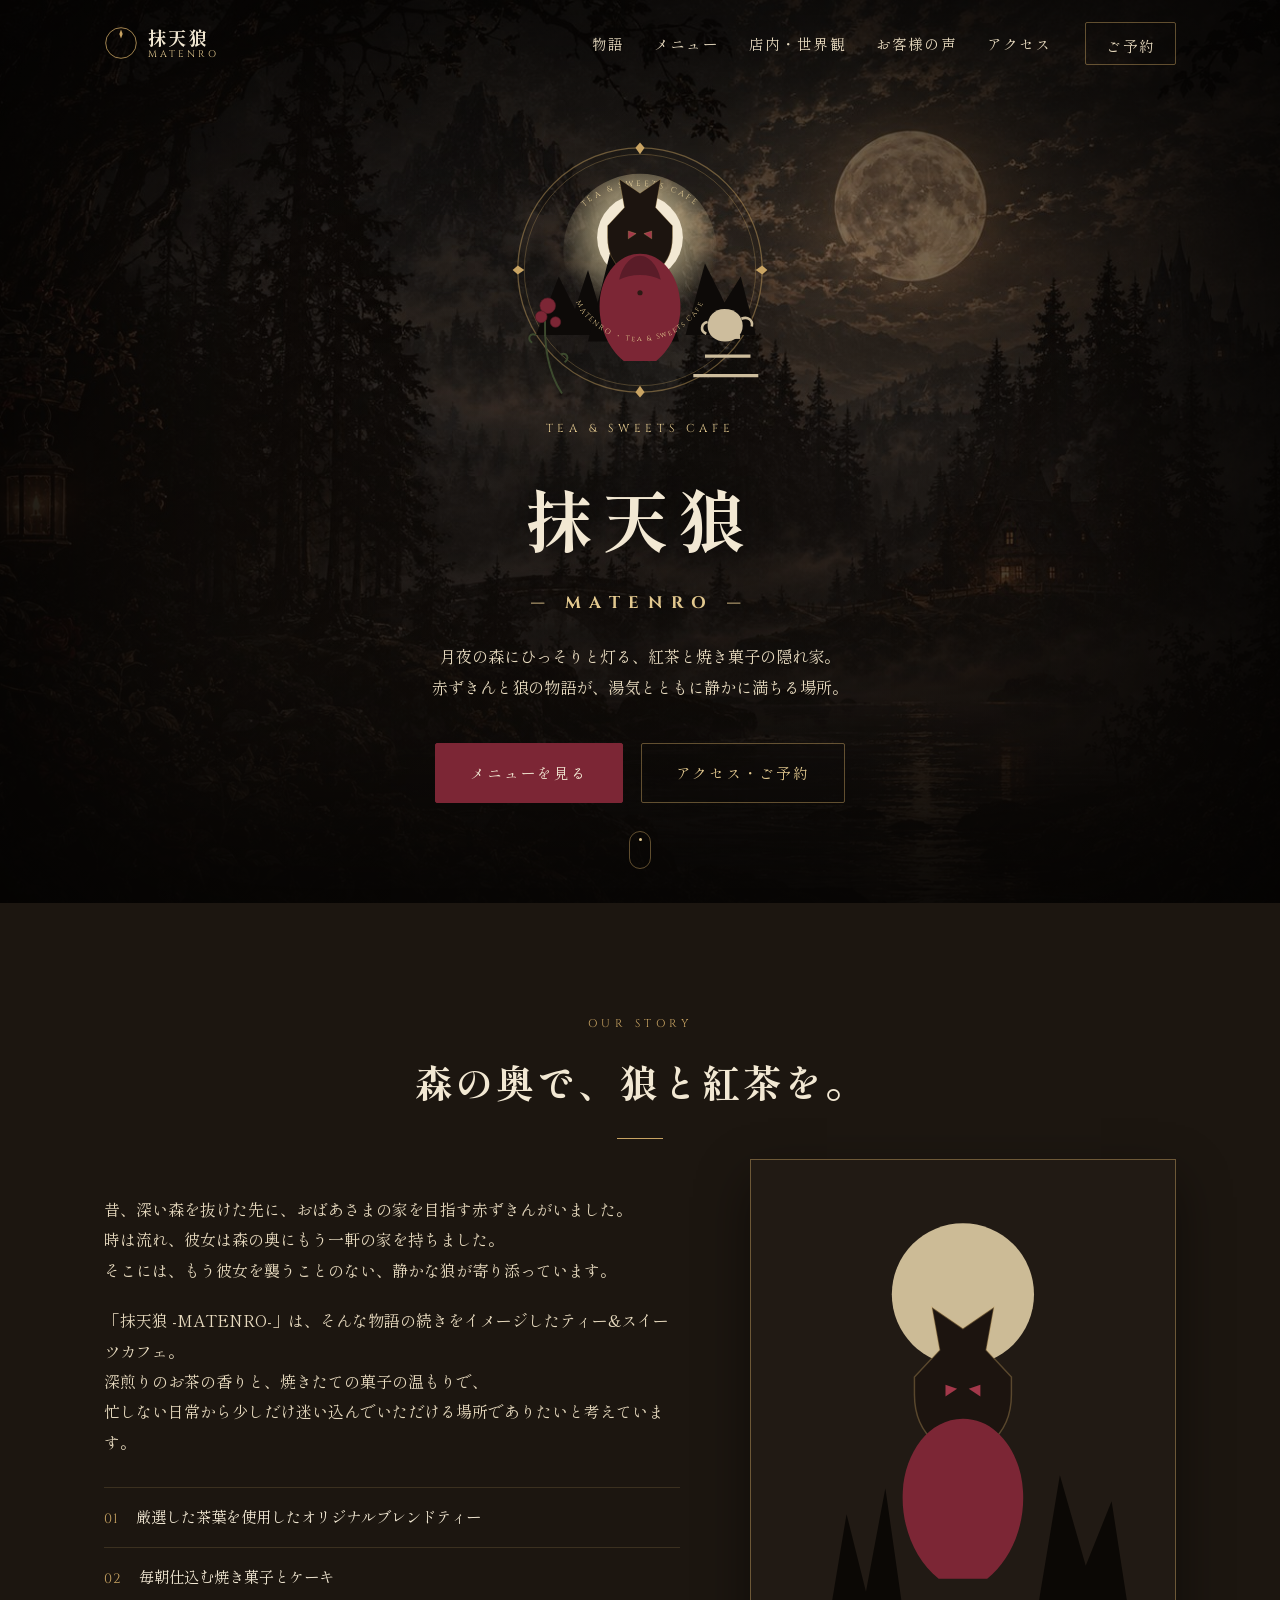
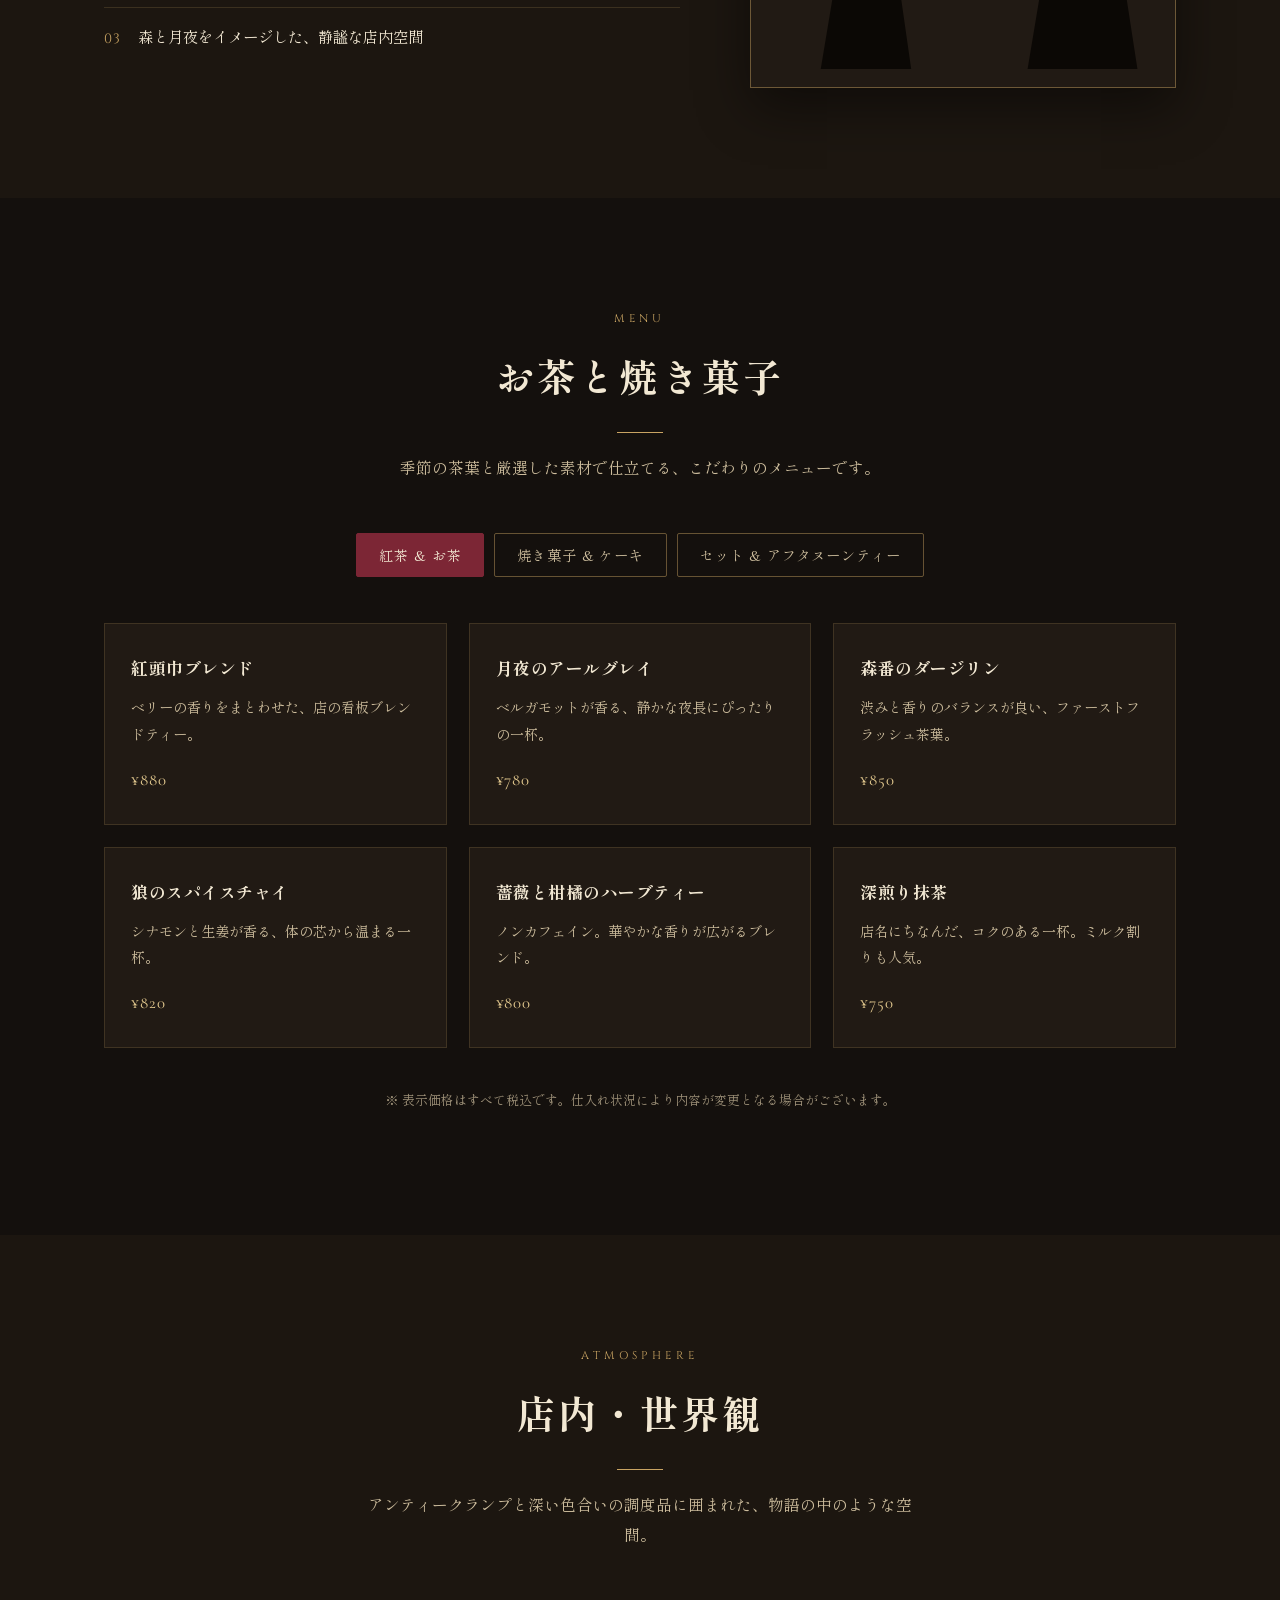
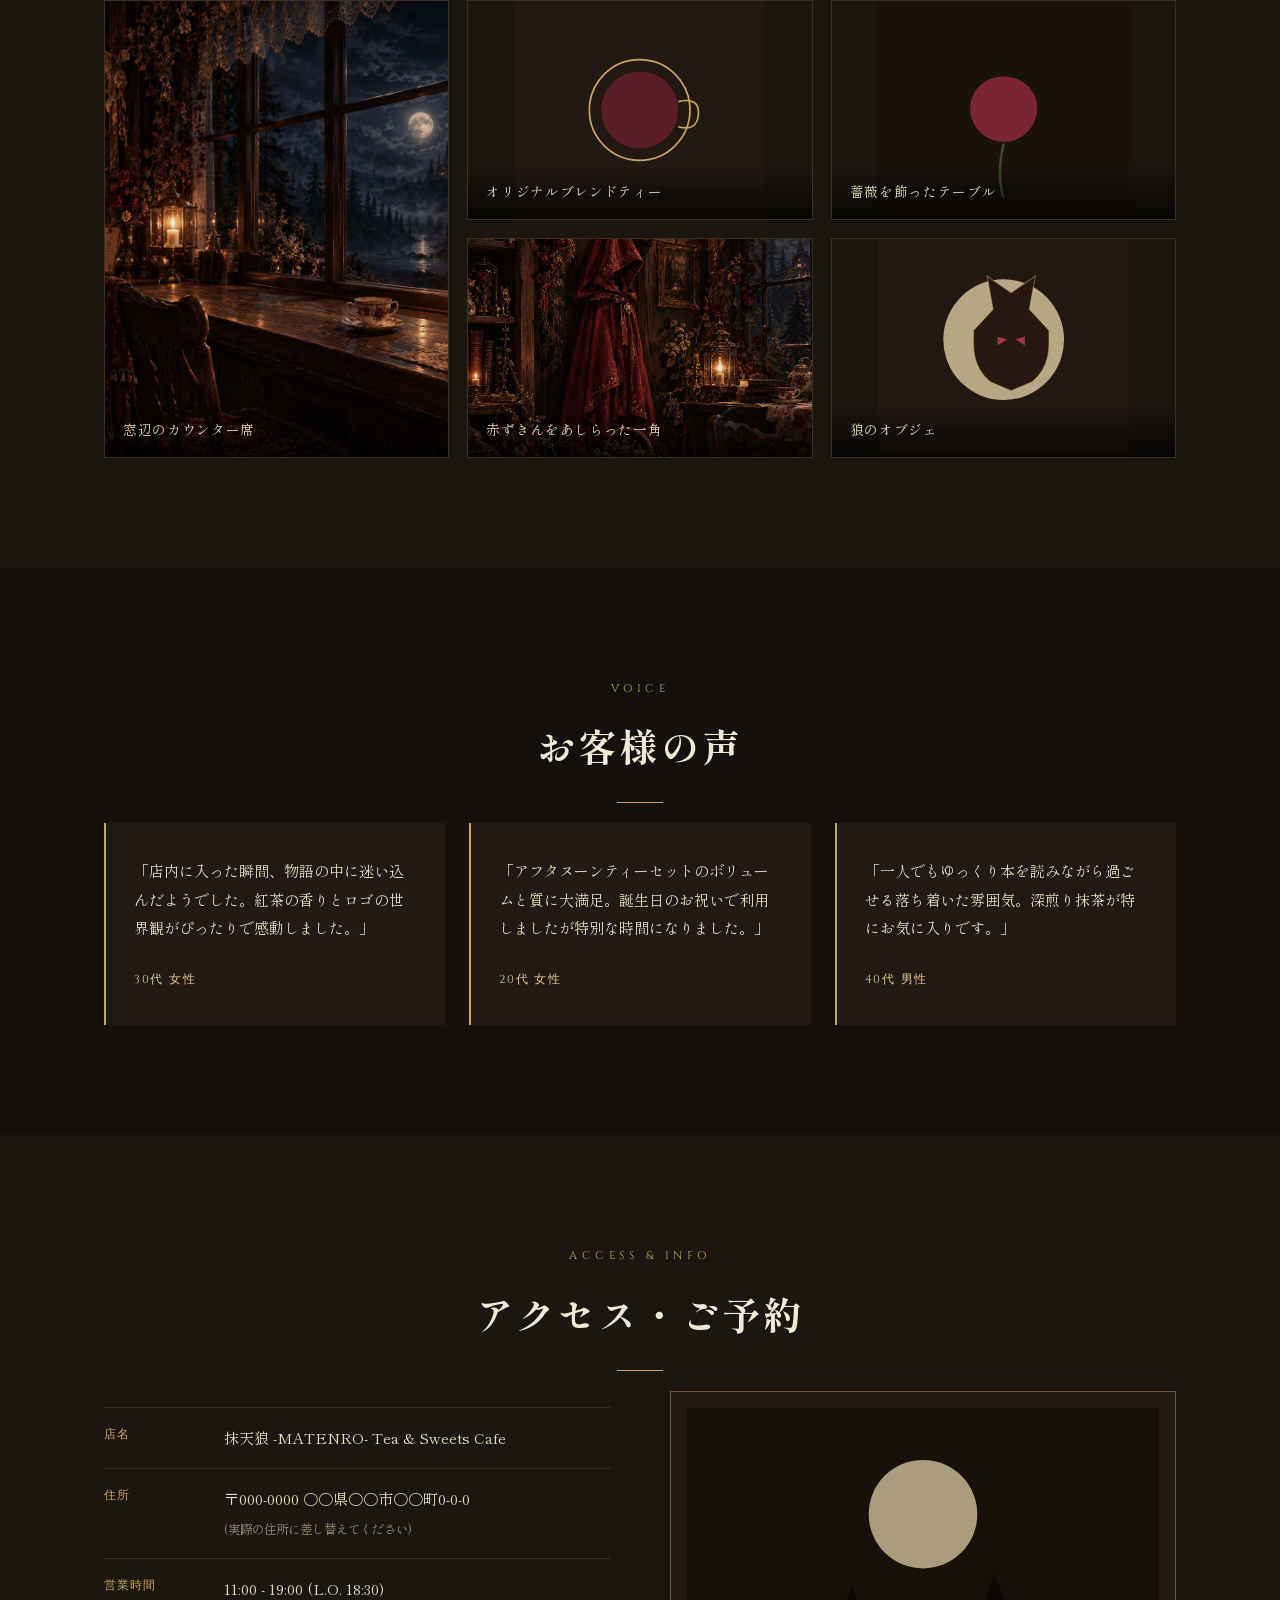
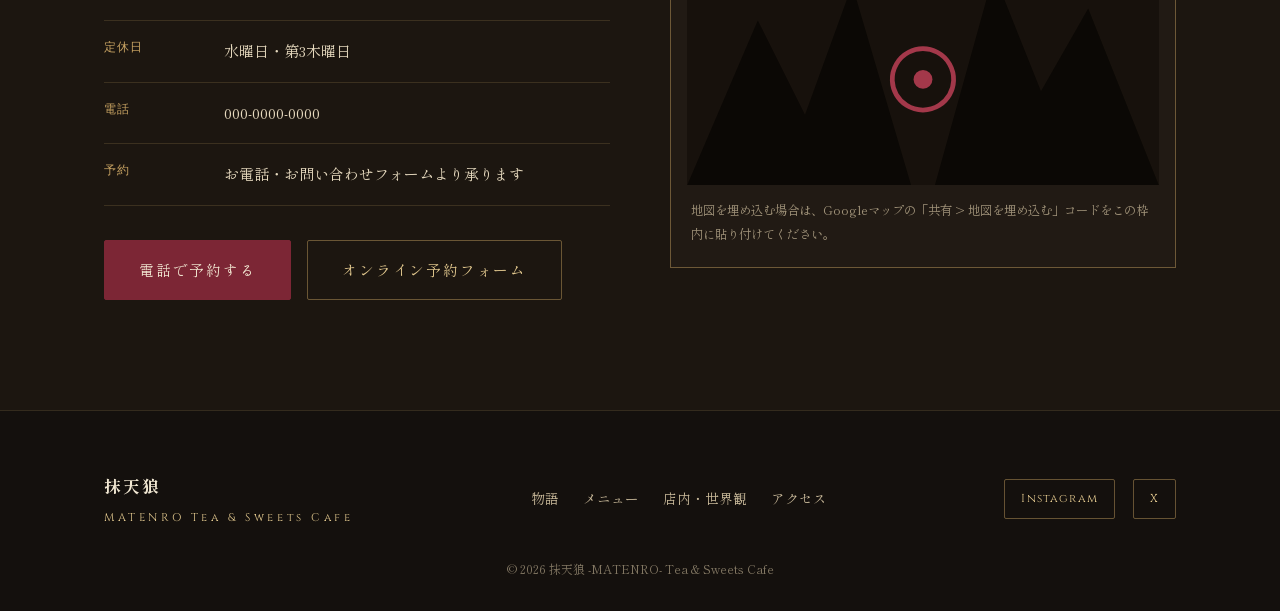
==== index.html @ 0796cdf2 "Replace window-seat gallery card with generated photo Co-Authored-By: Claude Sonnet 5 <noreply@anthr" ====
<!DOCTYPE html>
<html lang="ja">
<head>
<meta charset="UTF-8">
<meta name="viewport" content="width=device-width, initial-scale=1.0">
<title>抹天狼 MATENRO | Tea &amp; Sweets Cafe</title>
<meta name="description" content="森の奥にひっそりと佇む紅茶と焼き菓子の店「抹天狼 -MATENRO-」。赤ずきんと狼の物語をモチーフにした、大人のための隠れ家ティーサロンです。">
<link rel="icon" href="data:,">
<link rel="preconnect" href="https://fonts.googleapis.com">
<link rel="preconnect" href="https://fonts.gstatic.com" crossorigin>
<link href="https://fonts.googleapis.com/css2?family=Cinzel:wght@500;600&family=Cormorant+Garamond:ital,wght@0,400;0,500;0,600;1,500&family=Shippori+Mincho:wght@500;700&display=swap" rel="stylesheet">
<link rel="stylesheet" href="css/style.css">
</head>
<body>

<!-- ローディング演出 -->
<div class="loader" id="loader" aria-hidden="true">
  <div class="loader-emblem">
    <svg viewBox="0 0 100 100" class="loader-ring">
      <circle cx="50" cy="50" r="42"></circle>
    </svg>
    <span>抹天狼</span>
  </div>
</div>

<!-- ヘッダー -->
<header class="site-header" id="siteHeader">
  <div class="header-inner">
    <a href="#top" class="brand">
      <span class="brand-mark" aria-hidden="true">
        <img src="assets/logo.png" alt="" class="brand-mark-photo"
             onload="this.nextElementSibling.style.display='none';"
             onerror="this.remove();">
        <svg viewBox="0 0 60 60" width="34" height="34" class="brand-mark-svg">
          <circle cx="30" cy="30" r="27" fill="none" stroke="currentColor" stroke-width="1.4"/>
          <path d="M30 6 L33 14 L30 22 L27 14 Z" fill="currentColor"/>
        </svg>
      </span>
      <span class="brand-text">
        <span class="brand-jp">抹天狼</span>
        <span class="brand-en">MATENRO</span>
      </span>
    </a>

    <nav class="main-nav" id="mainNav">
      <ul>
        <li><a href="#story">物語</a></li>
        <li><a href="#menu">メニュー</a></li>
        <li><a href="#gallery">店内・世界観</a></li>
        <li><a href="#voice">お客様の声</a></li>
        <li><a href="#access">アクセス</a></li>
      </ul>
      <a href="#access" class="nav-cta">ご予約</a>
    </nav>

    <button class="nav-toggle" id="navToggle" aria-label="メニューを開く" aria-expanded="false">
      <span></span><span></span><span></span>
    </button>
  </div>
</header>

<!-- ヒーロー -->
<section class="hero" id="top">
  <div class="hero-bg" aria-hidden="true">
    <div class="hero-moon"></div>
    <div class="hero-trees"></div>
    <div class="hero-vignette"></div>
  </div>

  <div class="hero-content">
    <div class="emblem">
      <img src="assets/logo.png" alt="抹天狼 MATENRO Tea and Sweets Cafe ロゴ" class="emblem-photo"
           onerror="this.style.display='none'; this.closest('.emblem').classList.add('emblem--fallback');">
      <svg viewBox="0 0 400 400" class="emblem-svg" role="img" aria-label="抹天狼 MATENRO Tea and Sweets Cafe エンブレム">
        <defs>
          <path id="ringTop" d="M 70 200 A 130 130 0 0 1 330 200" />
          <path id="ringBottom" d="M 90 200 A 110 110 0 0 0 310 200" />
          <radialGradient id="moonGlow" cx="50%" cy="38%" r="55%">
            <stop offset="0%" stop-color="#f3e9cf" stop-opacity="0.95"/>
            <stop offset="55%" stop-color="#e4d3a4" stop-opacity="0.5"/>
            <stop offset="100%" stop-color="#e4d3a4" stop-opacity="0"/>
          </radialGradient>
        </defs>

        <!-- outer ornate frame -->
        <circle cx="200" cy="200" r="188" fill="none" stroke="currentColor" stroke-width="2"/>
        <circle cx="200" cy="200" r="178" fill="none" stroke="currentColor" stroke-width="1"/>
        <g class="emblem-diamonds">
          <path d="M200 4 L207 12 L200 22 L193 12 Z"/>
          <path d="M200 396 L207 388 L200 378 L193 388 Z"/>
          <path d="M4 200 L12 193 L22 200 L12 207 Z"/>
          <path d="M396 200 L388 193 L378 200 L388 207 Z"/>
        </g>

        <!-- ring text -->
        <text class="ring-text-top">
          <textPath href="#ringTop" startOffset="50%" text-anchor="middle">TEA &amp; SWEETS CAFE</textPath>
        </text>

        <!-- inner scene -->
        <circle cx="200" cy="170" r="118" fill="url(#moonGlow)"/>
        <circle cx="200" cy="150" r="66" class="moon"/>

        <!-- forest silhouette -->
        <g class="forest">
          <path d="M40 300 L75 210 L100 260 L120 200 L150 300 Z"/>
          <path d="M270 300 L300 190 L330 250 L355 210 L378 300 Z"/>
          <path d="M120 310 L160 150 L200 250 L225 175 L260 310 Z"/>
        </g>

        <!-- wolf silhouette (behind hood figure) -->
        <g class="wolf">
          <path d="M200 82
                   L168 60 L176 104
                   L150 132 L150 150
                   Q150 182 172 200
                   L200 212 L228 200
                   Q250 182 250 150
                   L250 132 L224 104
                   L232 60 Z"/>
          <path class="wolf-eye" d="M182 140 l12 4 -12 8 z"/>
          <path class="wolf-eye" d="M218 140 l-12 4 12 8 z"/>
          <path class="wolf-snout" d="M188 178 Q200 192 212 178 L206 196 L194 196 Z"/>
        </g>

        <!-- roses left -->
        <g class="roses">
          <path d="M55 260 C50 320 60 360 80 390" class="stem"/>
          <circle cx="58" cy="255" r="12"/>
          <circle cx="48" cy="272" r="9"/>
          <circle cx="70" cy="280" r="8"/>
          <path d="M40 300 c-10 -4 -14 6 -6 12" class="leaf"/>
          <path d="M78 330 c10 -4 14 6 6 12" class="leaf"/>
        </g>

        <!-- teapot + tiered stand, right -->
        <g class="tea-set">
          <path d="M320 300 h34 v6 h-34 z"/>
          <path d="M300 330 h70 v5 h-70 z"/>
          <path d="M282 360 h100 v5 h-100 z"/>
          <path d="M330 260 c-16 0 -26 12 -26 26 c0 14 12 24 27 24 c15 0 27 -10 27 -24 c0 -14 -10 -26 -28 -26 z"/>
          <path d="M356 275 c10 -4 18 2 16 12" class="spout"/>
          <path d="M304 280 c-10 2 -12 14 -2 18" class="handle"/>
        </g>

        <!-- red hood figure (front, center-bottom) -->
        <g class="hood-figure">
          <path d="M200 175
                   C165 175, 140 210, 138 250
                   C136 285, 150 320, 175 340
                   L225 340
                   C250 320, 264 285, 262 250
                   C260 210, 235 175, 200 175 Z"/>
          <path d="M200 178 C185 178, 172 195, 168 215 C185 205, 215 205, 232 215 C228 195, 215 178, 200 178 Z" class="hood-inner"/>
          <circle cx="200" cy="235" r="4" class="hood-face"/>
        </g>

        <!-- bottom banner -->
        <text class="ring-text-bottom">
          <textPath href="#ringBottom" startOffset="50%" text-anchor="middle">MATENRO ・ Tea &amp; Sweets Cafe</textPath>
        </text>
      </svg>
    </div>

    <p class="hero-eyebrow">TEA &amp; SWEETS CAFE</p>
    <h1 class="hero-title">
      <span class="jp">抹天狼</span>
      <span class="en">— MATENRO —</span>
    </h1>
    <p class="hero-copy">月夜の森にひっそりと灯る、紅茶と焼き菓子の隠れ家。<br class="pc-only">赤ずきんと狼の物語が、湯気とともに静かに満ちる場所。</p>

    <div class="hero-actions">
      <a href="#menu" class="btn btn-primary">メニューを見る</a>
      <a href="#access" class="btn btn-ghost">アクセス・ご予約</a>
    </div>
  </div>

  <a href="#story" class="scroll-cue" aria-label="下へスクロール">
    <span></span>
  </a>
</section>

<!-- 物語 / コンセプト -->
<section class="story" id="story">
  <div class="section-inner">
    <p class="section-eyebrow">OUR STORY</p>
    <h2 class="section-title">森の奥で、狼と紅茶を。</h2>

    <div class="story-grid">
      <div class="story-text">
        <p>
          昔、深い森を抜けた先に、おばあさまの家を目指す赤ずきんがいました。<br>
          時は流れ、彼女は森の奥にもう一軒の家を持ちました。<br>
          そこには、もう彼女を襲うことのない、静かな狼が寄り添っています。
        </p>
        <p>
          「抹天狼 -MATENRO-」は、そんな物語の続きをイメージしたティー&amp;スイーツカフェ。<br>
          深煎りのお茶の香りと、焼きたての菓子の温もりで、<br>
          忙しない日常から少しだけ迷い込んでいただける場所でありたいと考えています。
        </p>
        <ul class="story-points">
          <li><span>01</span>厳選した茶葉を使用したオリジナルブレンドティー</li>
          <li><span>02</span>毎朝仕込む焼き菓子とケーキ</li>
          <li><span>03</span>森と月夜をイメージした、静謐な店内空間</li>
        </ul>
      </div>

      <div class="story-visual" aria-hidden="true">
        <div class="story-frame">
          <svg viewBox="0 0 300 380" class="story-illust">
            <path class="silo-tree" d="M40 380 L60 260 L75 320 L90 240 L110 380 Z"/>
            <path class="silo-tree" d="M200 380 L225 230 L245 300 L265 250 L285 380 Z"/>
            <circle cx="150" cy="90" r="55" class="silo-moon"/>
            <g transform="translate(0,55) scale(0.75)">
              <path class="silo-wolf" d="M200 82
                       L168 60 L176 104
                       L150 132 L150 150
                       Q150 182 172 200
                       L200 212 L228 200
                       Q250 182 250 150
                       L250 132 L224 104
                       L232 60 Z"/>
              <path class="silo-wolf-eye" d="M182 140 l12 4 -12 8 z"/>
              <path class="silo-wolf-eye" d="M218 140 l-12 4 12 8 z"/>
              <path class="silo-hood" d="M200 175
                       C165 175, 140 210, 138 250
                       C136 285, 150 320, 175 340
                       L225 340
                       C250 320, 264 285, 262 250
                       C260 210, 235 175, 200 175 Z"/>
            </g>
          </svg>
        </div>
      </div>
    </div>
  </div>
</section>

<!-- メニュー -->
<section class="menu" id="menu">
  <div class="section-inner">
    <p class="section-eyebrow">MENU</p>
    <h2 class="section-title">お茶と焼き菓子</h2>
    <p class="section-lead">季節の茶葉と厳選した素材で仕立てる、こだわりのメニューです。</p>

    <div class="menu-tabs" role="tablist" aria-label="メニューカテゴリ">
      <button class="tab-btn is-active" data-tab="tea" role="tab" aria-selected="true">紅茶 &amp; お茶</button>
      <button class="tab-btn" data-tab="sweets" role="tab" aria-selected="false">焼き菓子 &amp; ケーキ</button>
      <button class="tab-btn" data-tab="set" role="tab" aria-selected="false">セット &amp; アフタヌーンティー</button>
    </div>

    <div class="menu-panel is-active" data-panel="tea" role="tabpanel">
      <div class="menu-grid">
        <div class="menu-card">
          <h3>紅頭巾ブレンド</h3>
          <p class="menu-desc">ベリーの香りをまとわせた、店の看板ブレンドティー。</p>
          <p class="menu-price">¥880</p>
        </div>
        <div class="menu-card">
          <h3>月夜のアールグレイ</h3>
          <p class="menu-desc">ベルガモットが香る、静かな夜長にぴったりの一杯。</p>
          <p class="menu-price">¥780</p>
        </div>
        <div class="menu-card">
          <h3>森番のダージリン</h3>
          <p class="menu-desc">渋みと香りのバランスが良い、ファーストフラッシュ茶葉。</p>
          <p class="menu-price">¥850</p>
        </div>
        <div class="menu-card">
          <h3>狼のスパイスチャイ</h3>
          <p class="menu-desc">シナモンと生姜が香る、体の芯から温まる一杯。</p>
          <p class="menu-price">¥820</p>
        </div>
        <div class="menu-card">
          <h3>薔薇と柑橘のハーブティー</h3>
          <p class="menu-desc">ノンカフェイン。華やかな香りが広がるブレンド。</p>
          <p class="menu-price">¥800</p>
        </div>
        <div class="menu-card">
          <h3>深煎り抹茶</h3>
          <p class="menu-desc">店名にちなんだ、コクのある一杯。ミルク割りも人気。</p>
          <p class="menu-price">¥750</p>
        </div>
      </div>
    </div>

    <div class="menu-panel" data-panel="sweets" role="tabpanel" hidden>
      <div class="menu-grid">
        <div class="menu-card">
          <h3>森のベリータルト</h3>
          <p class="menu-desc">季節のベリーをたっぷりのせた、酸味と甘みのタルト。</p>
          <p class="menu-price">¥680</p>
        </div>
        <div class="menu-card">
          <h3>満月のバスクチーズケーキ</h3>
          <p class="menu-desc">濃厚でありながら軽やかな口どけの人気ケーキ。</p>
          <p class="menu-price">¥650</p>
        </div>
        <div class="menu-card">
          <h3>狼の爪あとスコーン</h3>
          <p class="menu-desc">外はさっくり、中はしっとり。自家製ジャム添え。</p>
          <p class="menu-price">¥480</p>
        </div>
        <div class="menu-card">
          <h3>赤ずきんのバスケットクッキー</h3>
          <p class="menu-desc">小さな籠に詰めた、食べ比べできる焼き菓子セット。</p>
          <p class="menu-price">¥720</p>
        </div>
        <div class="menu-card">
          <h3>抹天狼モンブラン</h3>
          <p class="menu-desc">栗と抹茶を合わせた、店名を冠した看板スイーツ。</p>
          <p class="menu-price">¥780</p>
        </div>
        <div class="menu-card">
          <h3>薔薇のガトーショコラ</h3>
          <p class="menu-desc">ローズの香りを効かせた、大人向けの濃厚チョコレートケーキ。</p>
          <p class="menu-price">¥700</p>
        </div>
      </div>
    </div>

    <div class="menu-panel" data-panel="set" role="tabpanel" hidden>
      <div class="menu-grid">
        <div class="menu-card menu-card--wide">
          <h3>Matenro アフタヌーンティーセット</h3>
          <p class="menu-desc">3段スタンドで楽しむ、焼き菓子・軽食・スイーツの盛り合わせ。お好きな紅茶付き。(2名様より・要予約)</p>
          <p class="menu-price">¥3,800 / 1名</p>
        </div>
        <div class="menu-card">
          <h3>本日のケーキセット</h3>
          <p class="menu-desc">日替わりケーキとお好きな紅茶のセット。</p>
          <p class="menu-price">¥1,280</p>
        </div>
        <div class="menu-card">
          <h3>スコーンセット</h3>
          <p class="menu-desc">焼きたてスコーンとお好きな紅茶のセット。</p>
          <p class="menu-price">¥1,080</p>
        </div>
        <div class="menu-card">
          <h3>森の朝食プレート</h3>
          <p class="menu-desc">軽食とサラダ、ドリンクが付くモーニング限定メニュー。</p>
          <p class="menu-price">¥1,450</p>
        </div>
      </div>
    </div>

    <p class="menu-note">※ 表示価格はすべて税込です。仕入れ状況により内容が変更となる場合がございます。</p>
  </div>
</section>

<!-- 店内・世界観 (ギャラリー) -->
<section class="gallery" id="gallery">
  <div class="section-inner">
    <p class="section-eyebrow">ATMOSPHERE</p>
    <h2 class="section-title">店内・世界観</h2>
    <p class="section-lead">アンティークランプと深い色合いの調度品に囲まれた、物語の中のような空間。</p>

    <div class="gallery-grid">
      <div class="gallery-card gallery-card--tall">
        <img src="assets/gallery-window-seat.jpg" alt="満月の森を望む窓辺のカウンター席。ランプとティーカップが並ぶ" class="gallery-photo" loading="lazy">
        <div class="gallery-caption">窓辺のカウンター席</div>
      </div>
      <div class="gallery-card">
        <svg viewBox="0 0 300 260" aria-hidden="true">
          <rect width="300" height="260" class="g-bg g-bg--alt"/>
          <circle cx="150" cy="130" r="60" class="g-cup-outer"/>
          <circle cx="150" cy="130" r="46" class="g-cup-inner"/>
          <path d="M196 120 q26 -6 24 16 q-2 20 -24 14" class="g-handle"/>
        </svg>
        <div class="gallery-caption">オリジナルブレンドティー</div>
      </div>
      <div class="gallery-card">
        <svg viewBox="0 0 300 260" aria-hidden="true">
          <rect width="300" height="260" class="g-bg"/>
          <path class="g-rose-big" d="M150 90 c-24 0 -40 18 -40 38 c0 22 18 40 40 40 c22 0 40 -18 40 -40 c0 -20 -16 -38 -40 -38 Z"/>
          <path d="M150 170 C140 210 150 235 150 235" class="g-stem"/>
        </svg>
        <div class="gallery-caption">薔薇を飾ったテーブル</div>
      </div>
      <div class="gallery-card">
        <img src="assets/gallery-hood-corner.jpg" alt="赤いフードのマントを飾った、薔薇と灯りに囲まれたアンティークな一角" class="gallery-photo" loading="lazy">
        <div class="gallery-caption">赤ずきんをあしらった一角</div>
      </div>
      <div class="gallery-card">
        <svg viewBox="0 0 300 260" aria-hidden="true">
          <rect width="300" height="260" class="g-bg g-bg--alt"/>
          <circle cx="150" cy="120" r="72" class="g-moon" opacity="0.35"/>
          <g transform="translate(24,10) scale(0.9)">
            <path class="g-wolf" d="M150 60
                     L118 38 L126 82
                     L100 110 L100 128
                     Q100 160 122 178
                     L150 190 L178 178
                     Q200 160 200 128
                     L200 110 L174 82
                     L182 38 Z"/>
            <path class="g-wolf-eye" d="M132 118 l12 4 -12 8 z"/>
            <path class="g-wolf-eye" d="M168 118 l-12 4 12 8 z"/>
          </g>
        </svg>
        <div class="gallery-caption">狼のオブジェ</div>
      </div>
    </div>
  </div>
</section>

<!-- お客様の声 -->
<section class="voice" id="voice">
  <div class="section-inner">
    <p class="section-eyebrow">VOICE</p>
    <h2 class="section-title">お客様の声</h2>

    <div class="voice-grid">
      <blockquote class="voice-card">
        <p>「店内に入った瞬間、物語の中に迷い込んだようでした。紅茶の香りとロゴの世界観がぴったりで感動しました。」</p>
        <cite>30代 女性</cite>
      </blockquote>
      <blockquote class="voice-card">
        <p>「アフタヌーンティーセットのボリュームと質に大満足。誕生日のお祝いで利用しましたが特別な時間になりました。」</p>
        <cite>20代 女性</cite>
      </blockquote>
      <blockquote class="voice-card">
        <p>「一人でもゆっくり本を読みながら過ごせる落ち着いた雰囲気。深煎り抹茶が特にお気に入りです。」</p>
        <cite>40代 男性</cite>
      </blockquote>
    </div>
  </div>
</section>

<!-- アクセス -->
<section class="access" id="access">
  <div class="section-inner">
    <p class="section-eyebrow">ACCESS &amp; INFO</p>
    <h2 class="section-title">アクセス・ご予約</h2>

    <div class="access-grid">
      <div class="access-info">
        <dl>
          <div class="access-row">
            <dt>店名</dt>
            <dd>抹天狼 -MATENRO- Tea &amp; Sweets Cafe</dd>
          </div>
          <div class="access-row">
            <dt>住所</dt>
            <dd>〒000-0000 ○○県○○市○○町0-0-0<br><span class="note">(実際の住所に差し替えてください)</span></dd>
          </div>
          <div class="access-row">
            <dt>営業時間</dt>
            <dd>11:00 - 19:00 (L.O. 18:30)</dd>
          </div>
          <div class="access-row">
            <dt>定休日</dt>
            <dd>水曜日・第3木曜日</dd>
          </div>
          <div class="access-row">
            <dt>電話</dt>
            <dd>000-0000-0000</dd>
          </div>
          <div class="access-row">
            <dt>予約</dt>
            <dd>お電話・お問い合わせフォームより承ります</dd>
          </div>
        </dl>

        <div class="access-actions">
          <a href="tel:0000000000" class="btn btn-primary">電話で予約する</a>
          <a href="#" class="btn btn-ghost">オンライン予約フォーム</a>
        </div>
      </div>

      <div class="access-map" aria-hidden="true">
        <svg viewBox="0 0 400 320" class="map-illust">
          <rect width="400" height="320" class="map-bg"/>
          <path d="M0 320 L60 180 L100 260 L140 150 L190 320 Z" class="map-tree"/>
          <path d="M210 320 L260 140 L300 240 L340 170 L400 320 Z" class="map-tree"/>
          <circle cx="200" cy="90" r="46" class="map-moon"/>
          <circle cx="200" cy="230" r="8" class="map-pin-dot"/>
          <path d="M200 230 m0 -26 a26 26 0 1 1 -0.1 0 Z" class="map-pin" />
        </svg>
        <p class="map-note">地図を埋め込む場合は、Googleマップの「共有 &gt; 地図を埋め込む」コードをこの枠内に貼り付けてください。</p>
      </div>
    </div>
  </div>
</section>

<!-- フッター -->
<footer class="site-footer">
  <div class="section-inner footer-inner">
    <div class="footer-brand">
      <span class="brand-jp">抹天狼</span>
      <span class="brand-en">MATENRO Tea &amp; Sweets Cafe</span>
    </div>

    <nav class="footer-nav">
      <a href="#story">物語</a>
      <a href="#menu">メニュー</a>
      <a href="#gallery">店内・世界観</a>
      <a href="#access">アクセス</a>
    </nav>

    <div class="footer-sns">
      <a href="#" aria-label="Instagram">Instagram</a>
      <a href="#" aria-label="X">X</a>
    </div>
  </div>
  <p class="footer-copy">&copy; <span id="year"></span> 抹天狼 -MATENRO- Tea &amp; Sweets Cafe</p>
</footer>

<script src="js/main.js"></script>
</body>
</html>
---- css/style.css ----
/* =========================================================
   抹天狼 -MATENRO- Tea & Sweets Cafe
   ロゴ(赤ずきん×狼×月夜の森×薔薇×ティーセット)の世界観をベースにした
   ダーク&エレガントな配色のカフェサイト
   ========================================================= */

:root{
  --bg-deep:      #14100d;
  --bg-deep-2:    #1c1610;
  --bg-panel:     #211a14;
  --cream:        #f2e8d3;
  --cream-soft:   #e7dabf;
  --cream-dim:    #cdbd9d;
  --wine:         #7c2635;
  --wine-deep:    #5a1c28;
  --wine-bright:  #a3384a;
  --gold:         #c9a463;
  --gold-soft:    #e3c98f;
  --gold-line:    rgba(201,164,99,0.45);
  --ink:          #120d0a;
  --shadow:       0 20px 50px rgba(0,0,0,0.45);

  --font-jp: "Shippori Mincho", serif;
  --font-en: "Cormorant Garamond", serif;
  --font-caps: "Cinzel", serif;

  --container: 1120px;
}

*, *::before, *::after{ box-sizing: border-box; }

html{
  scroll-behavior: smooth;
}

body{
  margin: 0;
  background: var(--bg-deep);
  color: var(--cream);
  font-family: var(--font-jp);
  line-height: 1.9;
  -webkit-font-smoothing: antialiased;
  overflow-x: hidden;
}

img, svg{ display: block; max-width: 100%; }

a{ color: inherit; text-decoration: none; }

ul{ list-style: none; margin: 0; padding: 0; }

.pc-only{ display: inline; }
@media (max-width: 640px){
  .pc-only{ display: none; }
}

.section-inner{
  max-width: var(--container);
  margin: 0 auto;
  padding: 0 24px;
}

/* ---------- Loader ---------- */
.loader{
  position: fixed;
  inset: 0;
  background: var(--bg-deep);
  z-index: 9999;
  display: flex;
  align-items: center;
  justify-content: center;
  transition: opacity 0.8s ease, visibility 0.8s ease;
}
.loader.is-hidden{
  opacity: 0;
  visibility: hidden;
  pointer-events: none;
}
.loader-emblem{
  position: relative;
  width: 120px;
  height: 120px;
  display: flex;
  align-items: center;
  justify-content: center;
}
.loader-ring{
  position: absolute;
  inset: 0;
  animation: spin 3.5s linear infinite;
}
.loader-ring circle{
  fill: none;
  stroke: var(--gold);
  stroke-width: 1;
  stroke-dasharray: 6 10;
}
.loader-emblem span{
  font-family: var(--font-jp);
  color: var(--gold-soft);
  font-size: 1.1rem;
  letter-spacing: 0.3em;
}
@keyframes spin{
  from{ transform: rotate(0deg); }
  to{ transform: rotate(360deg); }
}

/* ---------- Header ---------- */
.site-header{
  position: fixed;
  top: 0; left: 0; right: 0;
  z-index: 500;
  padding: 22px 0;
  transition: padding 0.35s ease, background 0.35s ease, box-shadow 0.35s ease;
}
.site-header.is-scrolled{
  padding: 12px 0;
  background: rgba(18,13,10,0.92);
  backdrop-filter: blur(8px);
  box-shadow: 0 10px 30px rgba(0,0,0,0.35);
  border-bottom: 1px solid var(--gold-line);
}
.header-inner{
  max-width: var(--container);
  margin: 0 auto;
  padding: 0 24px;
  display: flex;
  align-items: center;
  justify-content: space-between;
  gap: 20px;
}

.brand{
  display: flex;
  align-items: center;
  gap: 10px;
  color: var(--cream);
}
.brand-mark{ color: var(--gold); display: flex; position: relative; width: 34px; height: 34px; }
.brand-mark-photo{
  width: 34px;
  height: 34px;
  object-fit: contain;
  border-radius: 50%;
}
.brand-text{ display: flex; flex-direction: column; line-height: 1.15; }
.brand-jp{
  font-family: var(--font-jp);
  font-weight: 700;
  font-size: 1.15rem;
  letter-spacing: 0.12em;
  color: var(--cream);
}
.brand-en{
  font-family: var(--font-caps);
  font-size: 0.6rem;
  letter-spacing: 0.32em;
  color: var(--gold-soft);
}

.main-nav{
  display: flex;
  align-items: center;
  gap: 34px;
}
.main-nav ul{
  display: flex;
  gap: 30px;
}
.main-nav a{
  font-family: var(--font-jp);
  font-size: 0.92rem;
  letter-spacing: 0.08em;
  color: var(--cream-soft);
  position: relative;
  padding-bottom: 4px;
  transition: color 0.25s ease;
}
.main-nav ul a::after{
  content: "";
  position: absolute;
  left: 0; bottom: 0;
  width: 0%;
  height: 1px;
  background: var(--gold);
  transition: width 0.3s ease;
}
.main-nav ul a:hover{ color: var(--gold-soft); }
.main-nav ul a:hover::after{ width: 100%; }

.nav-cta{
  border: 1px solid var(--gold-line);
  padding: 9px 20px;
  font-size: 0.82rem;
  letter-spacing: 0.12em;
  color: var(--gold-soft);
  border-radius: 2px;
  transition: background 0.3s ease, color 0.3s ease;
  white-space: nowrap;
}
.nav-cta:hover{
  background: var(--gold);
  color: var(--ink);
}

.nav-toggle{
  display: none;
  flex-direction: column;
  justify-content: center;
  gap: 6px;
  width: 40px;
  height: 40px;
  background: none;
  border: 1px solid var(--gold-line);
  border-radius: 2px;
  cursor: pointer;
}
.nav-toggle span{
  display: block;
  height: 1px;
  margin: 0 9px;
  background: var(--gold-soft);
  transition: transform 0.3s ease, opacity 0.3s ease;
}
.nav-toggle[aria-expanded="true"] span:nth-child(1){ transform: translateY(3.5px) rotate(45deg); }
.nav-toggle[aria-expanded="true"] span:nth-child(2){ opacity: 0; }
.nav-toggle[aria-expanded="true"] span:nth-child(3){ transform: translateY(-3.5px) rotate(-45deg); }

/* ---------- Hero ---------- */
.hero{
  position: relative;
  min-height: 100vh;
  display: flex;
  flex-direction: column;
  align-items: center;
  justify-content: center;
  text-align: center;
  padding: 140px 24px 100px;
  overflow: hidden;
}
.hero-bg{
  position: absolute;
  inset: 0;
  z-index: 0;
  background-color: #120d0a;
  background-image:
    radial-gradient(ellipse at 50% 22%, rgba(20,14,10,0.1), rgba(15,11,8,0.6) 72%),
    linear-gradient(180deg, rgba(15,11,8,0.3) 0%, rgba(15,11,8,0.35) 45%, rgba(15,11,8,0.85) 100%),
    url("../assets/hero-bg.jpg");
  background-size: cover;
  background-position: center 30%;
  background-repeat: no-repeat;
}
/* 背景写真(assets/hero-bg.jpg)に月と森がすでに描かれているため、
   CSSだけで作っていた月・森のレイヤーは非表示にする */
.hero-moon,
.hero-trees{
  display: none;
}
.hero-vignette{
  position: absolute;
  inset: 0;
  box-shadow: inset 0 0 220px 80px rgba(0,0,0,0.7);
}

.hero-content{
  position: relative;
  z-index: 2;
  display: flex;
  flex-direction: column;
  align-items: center;
}

.emblem{
  position: relative;
  width: 260px;
  margin-bottom: 18px;
  color: var(--gold);
}
.emblem-photo{
  position: absolute;
  inset: 0;
  z-index: 2;
  width: 100%;
  height: 100%;
  object-fit: contain;
  filter: drop-shadow(0 10px 30px rgba(0,0,0,0.5));
}
.emblem-svg{ position: relative; z-index: 1; width: 100%; height: auto; }
.emblem-svg circle:not(.moon){ color: var(--gold-line); }
.emblem-diamonds path{ fill: var(--gold); }
.ring-text-top, .ring-text-bottom{
  font-family: var(--font-caps);
  font-size: 12px;
  letter-spacing: 4px;
  fill: var(--gold-soft);
}
.ring-text-bottom{ font-size: 11px; letter-spacing: 2.5px; }
.moon{ fill: #f2e8d3; }
.forest path{ fill: #0d0a08; }
.wolf path{ fill: #1c140f; stroke: rgba(201,164,99,0.4); stroke-width: 1.2; }
.wolf .wolf-eye{ fill: var(--wine-bright); }
.wolf .wolf-snout{ fill: #0d0906; }
.roses .stem, .roses .leaf{ fill: none; stroke: #3c4a2e; stroke-width: 3; }
.roses circle{ fill: var(--wine); stroke: var(--wine-deep); stroke-width: 1; }
.tea-set path{ fill: var(--cream-dim); }
.tea-set .spout, .tea-set .handle{ fill: none; stroke: var(--cream-dim); stroke-width: 4; }
.hood-figure path:not(.hood-inner):not(.hood-face){ fill: var(--wine); }
.hood-inner{ fill: var(--wine-deep); }
.hood-face{ fill: #2b1a14; }

.hero-eyebrow{
  font-family: var(--font-caps);
  font-size: 0.72rem;
  letter-spacing: 0.4em;
  color: var(--gold-soft);
  margin: 0 0 14px;
}
.hero-title{
  margin: 0 0 22px;
  display: flex;
  flex-direction: column;
  gap: 6px;
}
.hero-title .jp{
  font-family: var(--font-jp);
  font-weight: 700;
  font-size: clamp(2.6rem, 6vw, 4.2rem);
  letter-spacing: 0.14em;
  color: var(--cream);
  text-shadow: 0 4px 30px rgba(0,0,0,0.6);
}
.hero-title .en{
  font-family: var(--font-caps);
  font-size: clamp(0.85rem, 2vw, 1.05rem);
  letter-spacing: 0.5em;
  color: var(--gold-soft);
}
.hero-copy{
  max-width: 560px;
  color: var(--cream-soft);
  font-size: 1.02rem;
  margin: 0 0 40px;
}

.hero-actions{
  display: flex;
  gap: 18px;
  flex-wrap: wrap;
  justify-content: center;
}

.btn{
  display: inline-flex;
  align-items: center;
  justify-content: center;
  padding: 15px 34px;
  font-family: var(--font-jp);
  font-size: 0.92rem;
  letter-spacing: 0.12em;
  border-radius: 2px;
  transition: all 0.3s ease;
  border: 1px solid transparent;
}
.btn-primary{
  background: var(--wine);
  color: var(--cream);
  border-color: var(--wine);
}
.btn-primary:hover{
  background: var(--wine-bright);
  border-color: var(--wine-bright);
  transform: translateY(-2px);
  box-shadow: 0 14px 28px rgba(122,38,53,0.35);
}
.btn-ghost{
  border-color: var(--gold-line);
  color: var(--gold-soft);
}
.btn-ghost:hover{
  background: rgba(201,164,99,0.1);
  transform: translateY(-2px);
}

.scroll-cue{
  position: absolute;
  bottom: 34px;
  left: 50%;
  transform: translateX(-50%);
  z-index: 2;
  width: 22px;
  height: 38px;
  border: 1px solid var(--gold-line);
  border-radius: 20px;
}
.scroll-cue span{
  position: absolute;
  top: 6px; left: 50%;
  width: 3px; height: 3px;
  margin-left: -1.5px;
  background: var(--gold-soft);
  border-radius: 50%;
  animation: scrollcue 1.8s ease infinite;
}
@keyframes scrollcue{
  0%{ opacity: 1; transform: translateY(0); }
  70%{ opacity: 0; transform: translateY(14px); }
  100%{ opacity: 0; }
}

/* ---------- Section common ---------- */
section{
  position: relative;
  padding: 110px 0;
}
.section-eyebrow{
  font-family: var(--font-caps);
  font-size: 0.7rem;
  letter-spacing: 0.4em;
  color: var(--gold);
  margin: 0 0 10px;
  text-align: center;
}
.section-title{
  font-family: var(--font-jp);
  font-weight: 700;
  font-size: clamp(1.7rem, 3.4vw, 2.4rem);
  letter-spacing: 0.08em;
  color: var(--cream);
  text-align: center;
  margin: 0 0 20px;
  position: relative;
}
.section-title::after{
  content: "";
  display: block;
  width: 46px;
  height: 1px;
  background: var(--gold);
  margin: 20px auto 0;
}
.section-lead{
  text-align: center;
  max-width: 560px;
  margin: 0 auto 50px;
  color: var(--cream-dim);
  font-size: 0.98rem;
}

.reveal{
  opacity: 0;
  transform: translateY(28px);
  transition: opacity 0.9s ease, transform 0.9s ease;
}
.reveal.is-visible{
  opacity: 1;
  transform: translateY(0);
}

/* ---------- Story ---------- */
.story{ background: var(--bg-deep-2); }
.story-grid{
  display: grid;
  grid-template-columns: 1.15fr 0.85fr;
  gap: 70px;
  align-items: center;
}
.story-text p{
  color: var(--cream-soft);
  font-size: 1rem;
  margin: 0 0 20px;
}
.story-points{
  margin-top: 30px;
  display: flex;
  flex-direction: column;
  gap: 14px;
}
.story-points li{
  display: flex;
  align-items: baseline;
  gap: 16px;
  color: var(--cream);
  font-size: 0.96rem;
  border-top: 1px solid rgba(201,164,99,0.18);
  padding-top: 14px;
}
.story-points li span{
  font-family: var(--font-caps);
  color: var(--gold);
  font-size: 0.85rem;
  letter-spacing: 0.1em;
}

.story-frame{
  border: 1px solid var(--gold-line);
  padding: 18px;
  background: var(--bg-panel);
  box-shadow: var(--shadow);
}
.silo-tree{ fill: #0b0805; }
.silo-moon{ fill: #ead8ad; opacity: 0.85; }
.silo-wolf{ fill: #1c140f; stroke: rgba(201,164,99,0.35); stroke-width: 1.5; }
.silo-wolf-eye{ fill: var(--wine-bright); }
.silo-hood{ fill: var(--wine); }

/* ---------- Menu ---------- */
.menu-tabs{
  display: flex;
  justify-content: center;
  gap: 10px;
  flex-wrap: wrap;
  margin-bottom: 46px;
}
.tab-btn{
  background: none;
  border: 1px solid var(--gold-line);
  color: var(--cream-dim);
  padding: 11px 22px;
  font-family: var(--font-jp);
  font-size: 0.88rem;
  letter-spacing: 0.06em;
  border-radius: 2px;
  cursor: pointer;
  transition: all 0.3s ease;
}
.tab-btn.is-active,
.tab-btn:hover{
  background: var(--wine);
  border-color: var(--wine);
  color: var(--cream);
}

.menu-panel{ display: none; }
.menu-panel.is-active{ display: block; }

.menu-grid{
  display: grid;
  grid-template-columns: repeat(3, 1fr);
  gap: 22px;
}
.menu-card{
  background: var(--bg-panel);
  border: 1px solid rgba(201,164,99,0.18);
  padding: 28px 26px;
  transition: transform 0.3s ease, border-color 0.3s ease, box-shadow 0.3s ease;
}
.menu-card:hover{
  transform: translateY(-6px);
  border-color: var(--gold-line);
  box-shadow: var(--shadow);
}
.menu-card h3{
  font-family: var(--font-jp);
  font-size: 1.06rem;
  color: var(--cream);
  margin: 0 0 10px;
  letter-spacing: 0.03em;
}
.menu-desc{
  color: var(--cream-dim);
  font-size: 0.88rem;
  margin: 0 0 16px;
  min-height: 44px;
}
.menu-price{
  font-family: var(--font-en);
  color: var(--gold-soft);
  font-size: 1.05rem;
  letter-spacing: 0.05em;
  margin: 0;
}
.menu-card--wide{ grid-column: span 2; }

.menu-note{
  text-align: center;
  color: var(--cream-dim);
  font-size: 0.8rem;
  margin-top: 40px;
  opacity: 0.75;
}

/* ---------- Gallery ---------- */
.gallery{ background: var(--bg-deep-2); }
.gallery-grid{
  display: grid;
  grid-template-columns: repeat(3, 1fr);
  grid-auto-rows: 220px;
  gap: 18px;
}
.gallery-card{
  position: relative;
  overflow: hidden;
  border: 1px solid rgba(201,164,99,0.18);
}
.gallery-card--tall{ grid-row: span 2; }
.gallery-card svg{ width: 100%; height: 100%; }
.gallery-photo{
  width: 100%;
  height: 100%;
  object-fit: cover;
  display: block;
  filter: saturate(0.92) brightness(0.92);
}
.g-bg{ fill: #1a130d; }
.g-bg--alt{ fill: #221812; }
.g-moon{ fill: #e9d7ab; opacity: 0.75; }
.g-tree{ fill: #0b0805; }
.g-cup-outer{ fill: none; stroke: var(--gold); stroke-width: 2; }
.g-cup-inner{ fill: var(--wine-deep); }
.g-handle{ fill: none; stroke: var(--gold); stroke-width: 2; }
.g-rose-big{ fill: var(--wine); }
.g-stem{ fill: none; stroke: #3c4a2e; stroke-width: 3; }
.g-hood{ fill: var(--wine); }
.g-wolf{ fill: #2a1e16; stroke: rgba(201,164,99,0.45); stroke-width: 1.5; }
.g-wolf-eye{ fill: var(--wine-bright); }
.g-wolf{ fill: #241811; }
.gallery-caption{
  position: absolute;
  left: 0; right: 0; bottom: 0;
  padding: 14px 18px;
  background: linear-gradient(0deg, rgba(0,0,0,0.75), transparent);
  color: var(--cream-soft);
  font-size: 0.85rem;
  letter-spacing: 0.05em;
}

/* ---------- Voice ---------- */
.voice-grid{
  display: grid;
  grid-template-columns: repeat(3, 1fr);
  gap: 24px;
}
.voice-card{
  margin: 0;
  padding: 34px 28px;
  background: var(--bg-panel);
  border-left: 2px solid var(--gold);
}
.voice-card p{
  color: var(--cream-soft);
  font-size: 0.94rem;
  margin: 0 0 18px;
}
.voice-card cite{
  font-style: normal;
  font-family: var(--font-caps);
  font-size: 0.72rem;
  letter-spacing: 0.15em;
  color: var(--gold-soft);
}

/* ---------- Access ---------- */
.access{ background: var(--bg-deep-2); }
.access-grid{
  display: grid;
  grid-template-columns: 1fr 1fr;
  gap: 60px;
  align-items: start;
}
.access-row{
  display: grid;
  grid-template-columns: 100px 1fr;
  gap: 20px;
  padding: 16px 0;
  border-top: 1px solid rgba(201,164,99,0.18);
}
.access-row:last-child{ border-bottom: 1px solid rgba(201,164,99,0.18); }
.access-row dt{
  font-family: var(--font-caps);
  font-size: 0.72rem;
  letter-spacing: 0.1em;
  color: var(--gold);
}
.access-row dd{
  margin: 0;
  color: var(--cream-soft);
  font-size: 0.94rem;
}
.access-row .note{
  color: var(--cream-dim);
  font-size: 0.78rem;
  opacity: 0.7;
}
.access-actions{
  display: flex;
  gap: 16px;
  flex-wrap: wrap;
  margin-top: 34px;
}

.access-map{
  border: 1px solid var(--gold-line);
  padding: 16px;
  background: var(--bg-panel);
}
.map-illust{ width: 100%; height: auto; }
.map-bg{ fill: #17110c; }
.map-tree{ fill: #0b0805; }
.map-moon{ fill: #e9d7ab; opacity: 0.7; }
.map-pin{ fill: none; stroke: var(--wine-bright); stroke-width: 4; }
.map-pin-dot{ fill: var(--wine-bright); }
.map-note{
  margin: 14px 4px 4px;
  font-size: 0.78rem;
  color: var(--cream-dim);
  opacity: 0.75;
}

/* ---------- Footer ---------- */
.site-footer{
  padding: 60px 0 30px;
  border-top: 1px solid rgba(201,164,99,0.18);
}
.footer-inner{
  display: flex;
  flex-wrap: wrap;
  align-items: center;
  justify-content: space-between;
  gap: 20px;
  padding-bottom: 30px;
}
.footer-brand{
  display: flex;
  flex-direction: column;
  gap: 4px;
}
.footer-brand .brand-jp{ font-size: 1.05rem; }
.footer-brand .brand-en{ font-size: 0.7rem; }
.footer-nav{
  display: flex;
  gap: 24px;
  flex-wrap: wrap;
}
.footer-nav a{
  font-size: 0.85rem;
  color: var(--cream-dim);
  transition: color 0.25s ease;
}
.footer-nav a:hover{ color: var(--gold-soft); }
.footer-sns{
  display: flex;
  gap: 18px;
}
.footer-sns a{
  font-family: var(--font-caps);
  font-size: 0.72rem;
  letter-spacing: 0.1em;
  color: var(--gold-soft);
  border: 1px solid var(--gold-line);
  padding: 8px 16px;
  border-radius: 2px;
  transition: background 0.3s ease, color 0.3s ease;
}
.footer-sns a:hover{
  background: var(--gold);
  color: var(--ink);
}
.footer-copy{
  text-align: center;
  font-size: 0.75rem;
  color: var(--cream-dim);
  opacity: 0.6;
  margin: 0;
}

/* ---------- Responsive ---------- */
@media (max-width: 960px){
  .story-grid{ grid-template-columns: 1fr; gap: 50px; }
  .story-visual{ order: -1; max-width: 320px; margin: 0 auto; }
  .menu-grid{ grid-template-columns: repeat(2, 1fr); }
  .menu-card--wide{ grid-column: span 2; }
  .gallery-grid{ grid-template-columns: repeat(2, 1fr); }
  .gallery-card--tall{ grid-row: span 1; }
  .voice-grid{ grid-template-columns: 1fr; }
  .access-grid{ grid-template-columns: 1fr; gap: 40px; }
}

@media (max-width: 720px){
  .main-nav{
    position: fixed;
    top: 0; right: 0;
    height: 100vh;
    width: min(78vw, 320px);
    background: rgba(18,13,10,0.98);
    border-left: 1px solid var(--gold-line);
    flex-direction: column;
    align-items: flex-start;
    justify-content: center;
    padding: 40px;
    gap: 40px;
    transform: translateX(100%);
    transition: transform 0.4s ease;
  }
  .main-nav.is-open{ transform: translateX(0); }
  .main-nav ul{
    flex-direction: column;
    gap: 22px;
  }
  .nav-toggle{ display: flex; }
  .nav-cta{ align-self: flex-start; }

  section{ padding: 80px 0; }
  .menu-grid{ grid-template-columns: 1fr; }
  .menu-card--wide{ grid-column: span 1; }
  .gallery-grid{ grid-template-columns: 1fr; grid-auto-rows: 240px; }
  .gallery-card--tall{ grid-row: span 1; }
  .emblem{ width: 210px; }
}
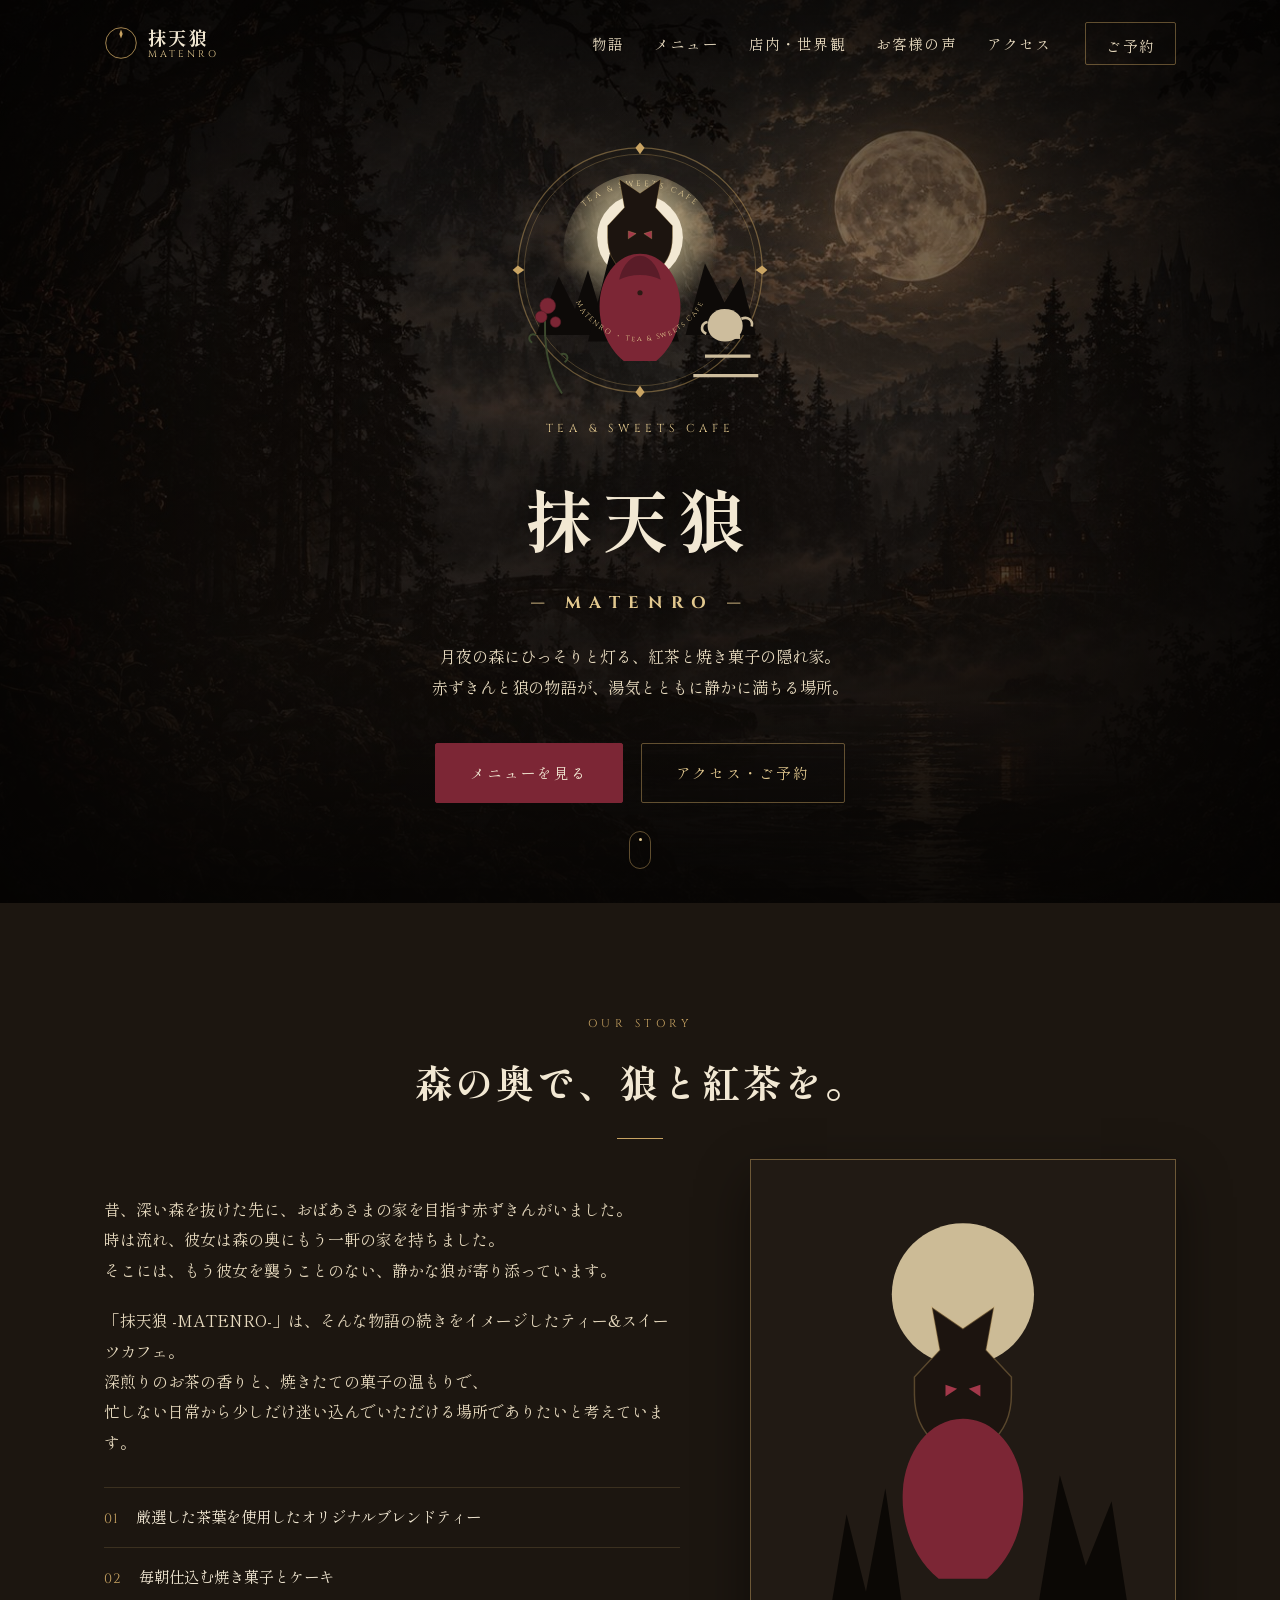
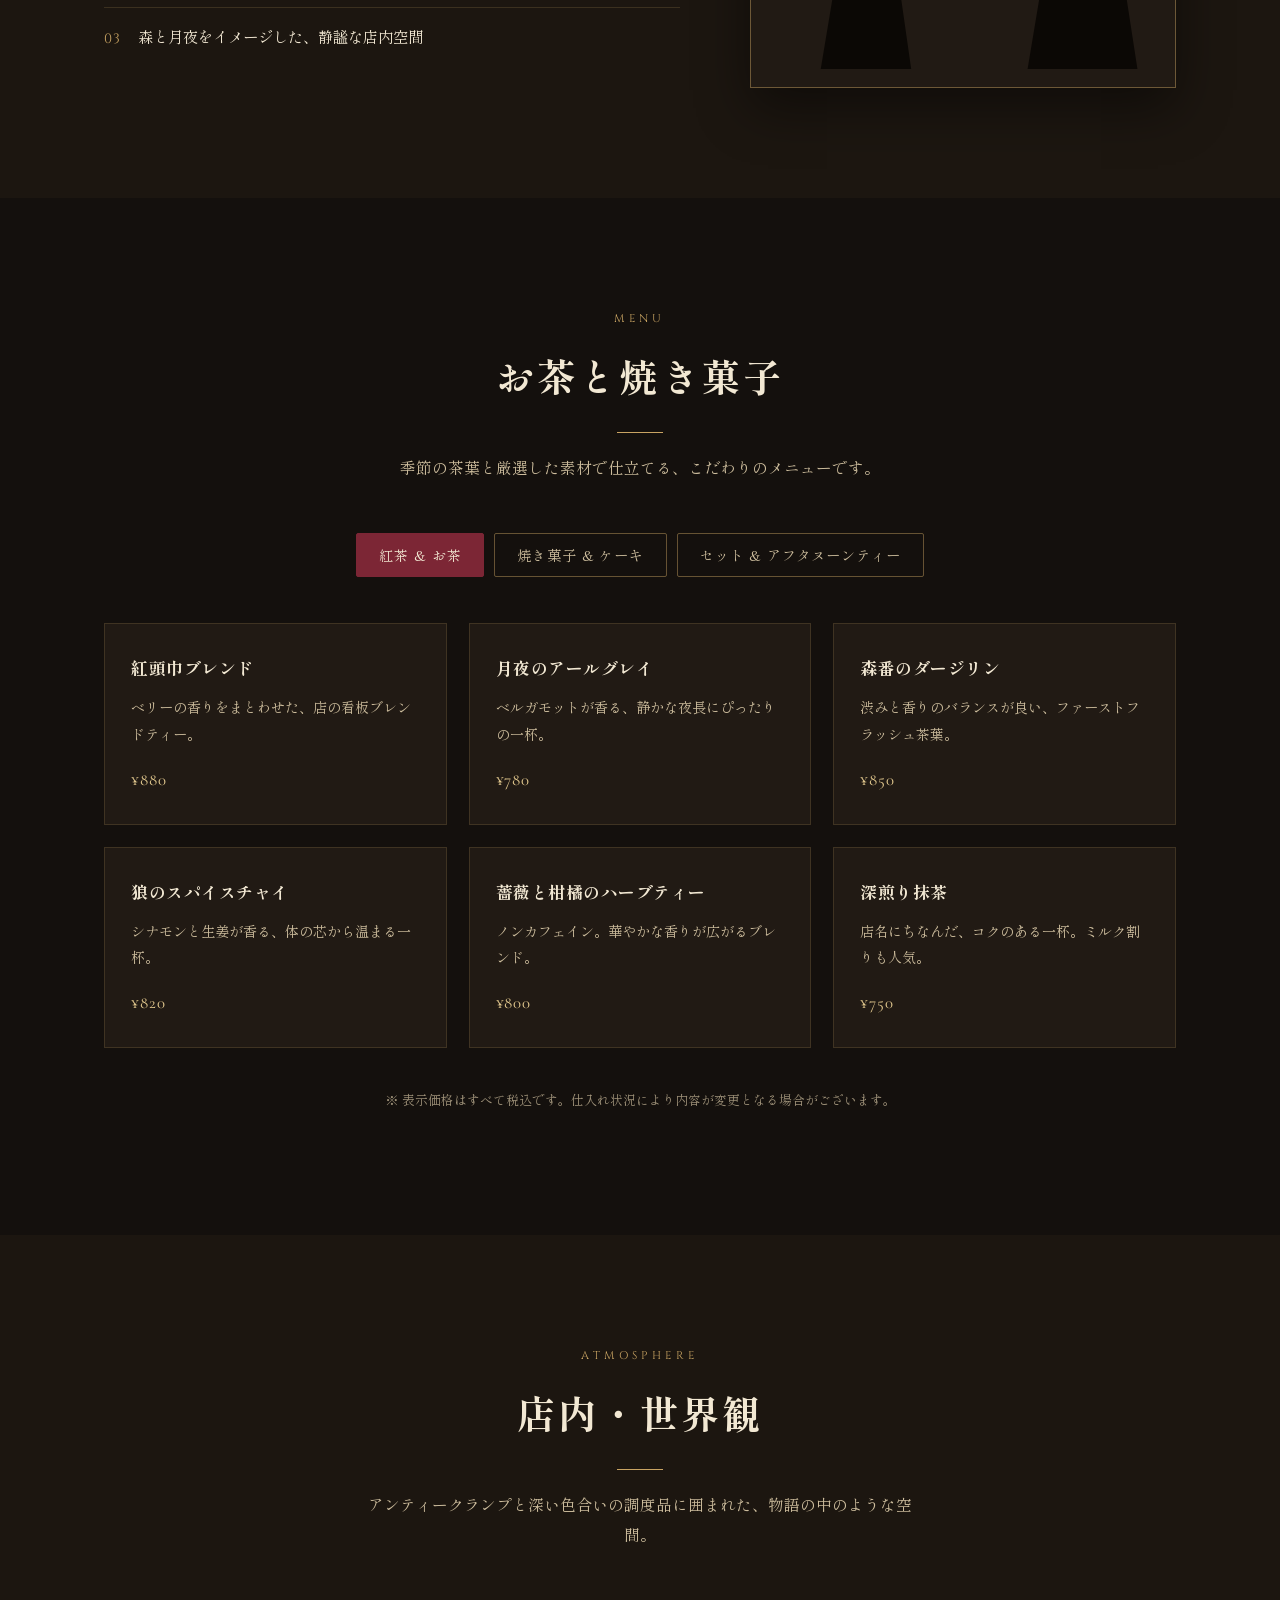
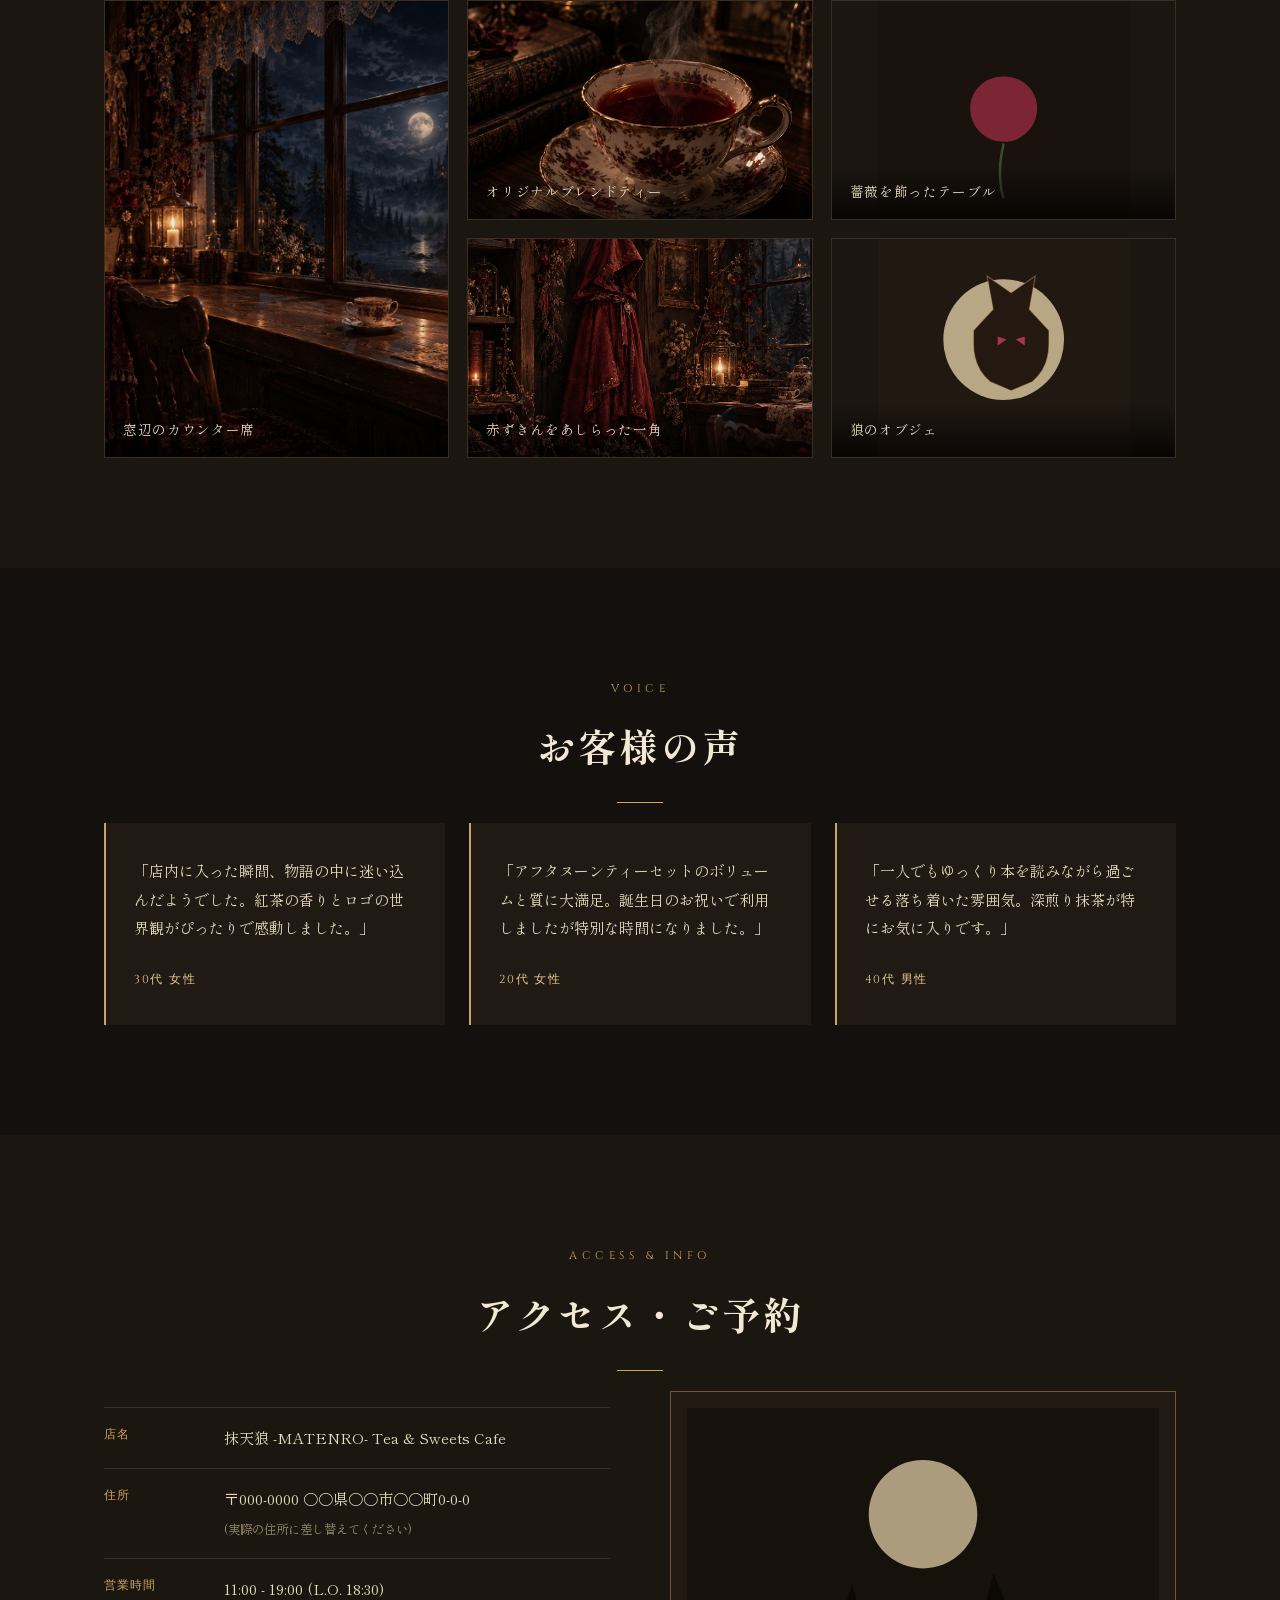
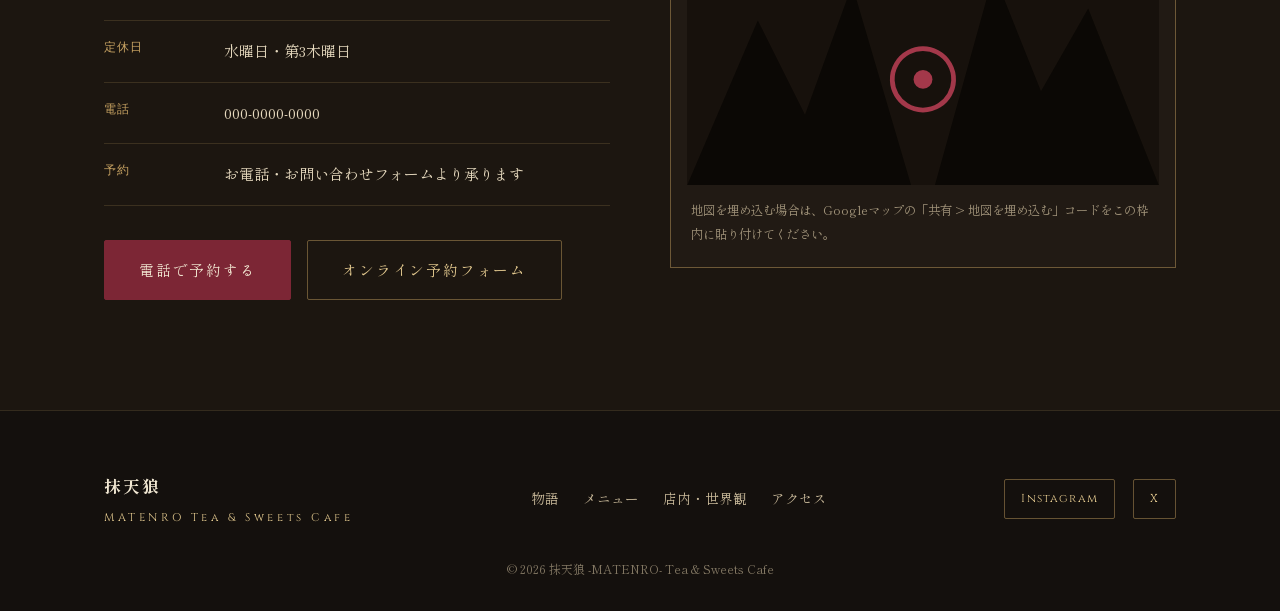
==== commit 7b4fd860: "Replace tea gallery card with generated photo Co-Authored-By: Claude Sonnet 5 <noreply@anthropic.com" ====
--- a/index.html
+++ b/index.html
@@ -361,12 +361,7 @@
         <div class="gallery-caption">窓辺のカウンター席</div>
       </div>
       <div class="gallery-card">
-        <svg viewBox="0 0 300 260" aria-hidden="true">
-          <rect width="300" height="260" class="g-bg g-bg--alt"/>
-          <circle cx="150" cy="130" r="60" class="g-cup-outer"/>
-          <circle cx="150" cy="130" r="46" class="g-cup-inner"/>
-          <path d="M196 120 q26 -6 24 16 q-2 20 -24 14" class="g-handle"/>
-        </svg>
+        <img src="assets/gallery-tea.jpg" alt="薔薇柄のアンティークカップに注がれた、湯気立つオリジナルブレンドティー" class="gallery-photo" loading="lazy">
         <div class="gallery-caption">オリジナルブレンドティー</div>
       </div>
       <div class="gallery-card">
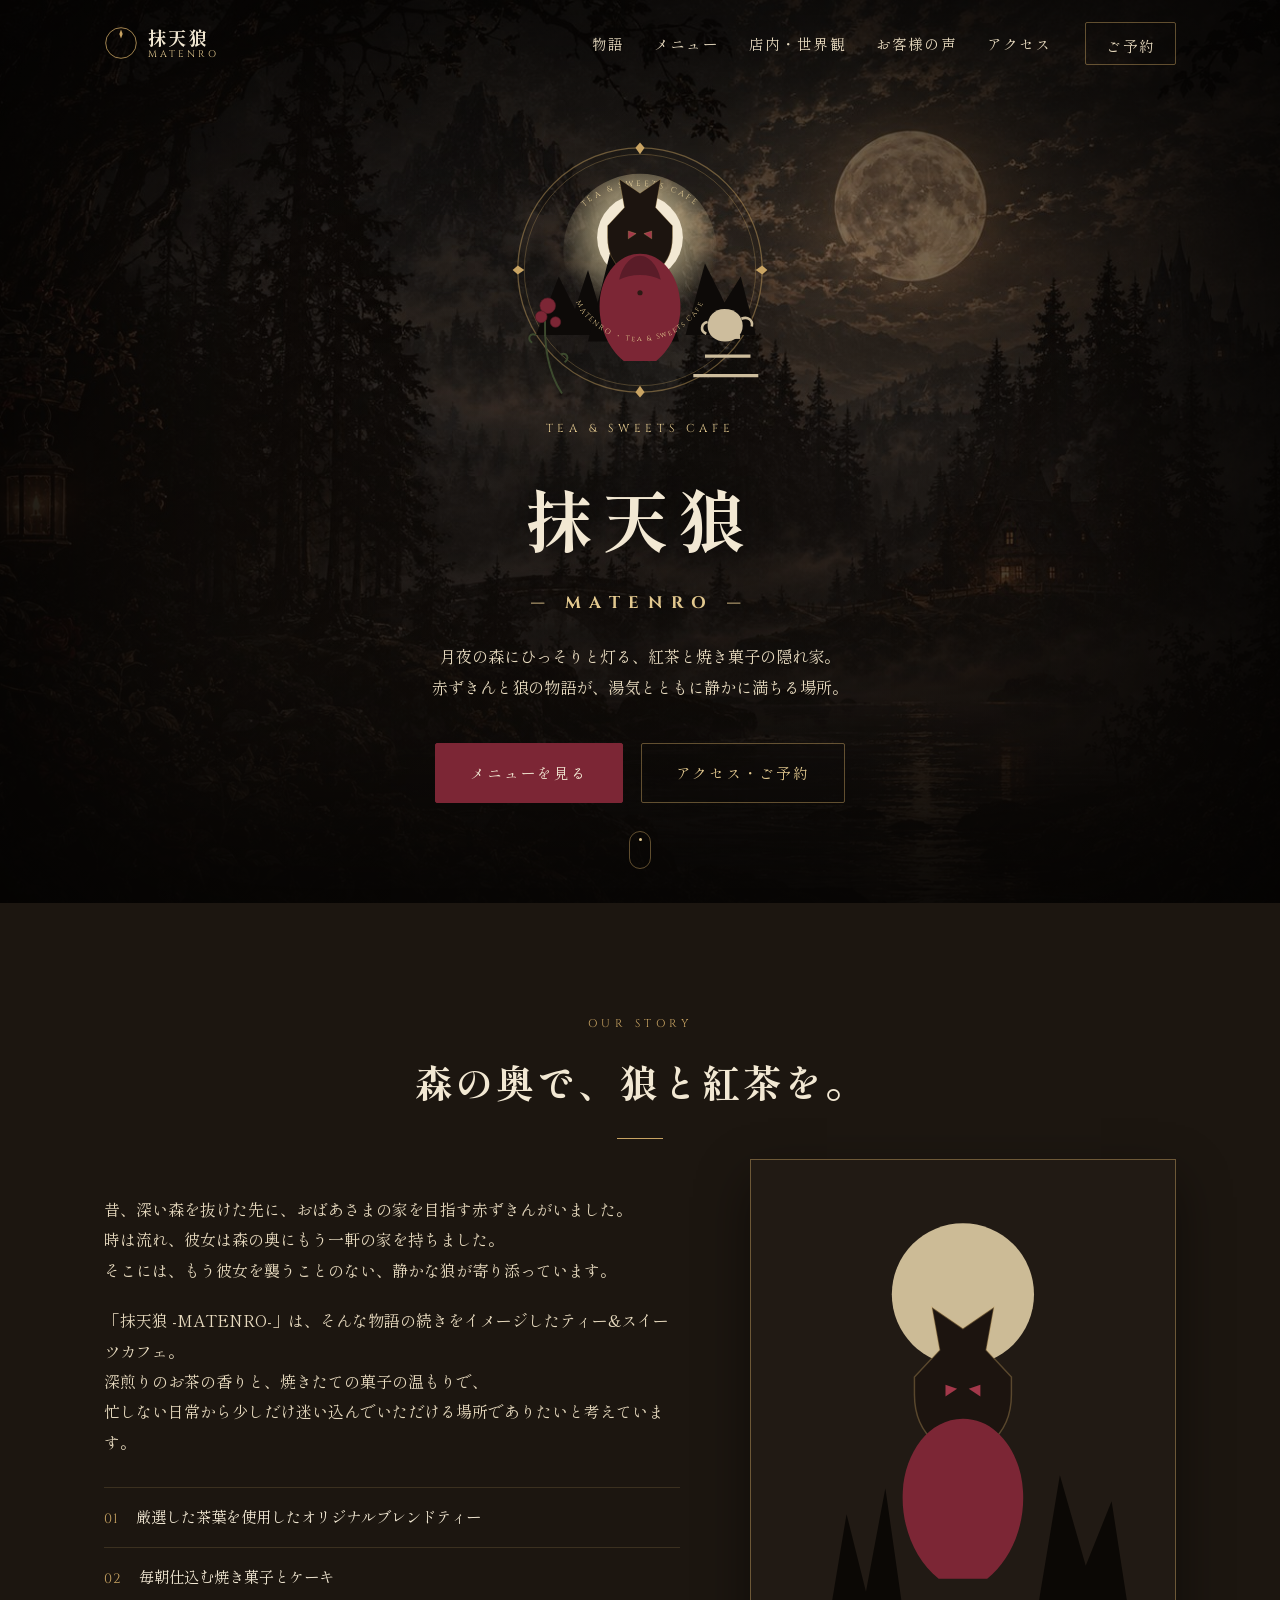
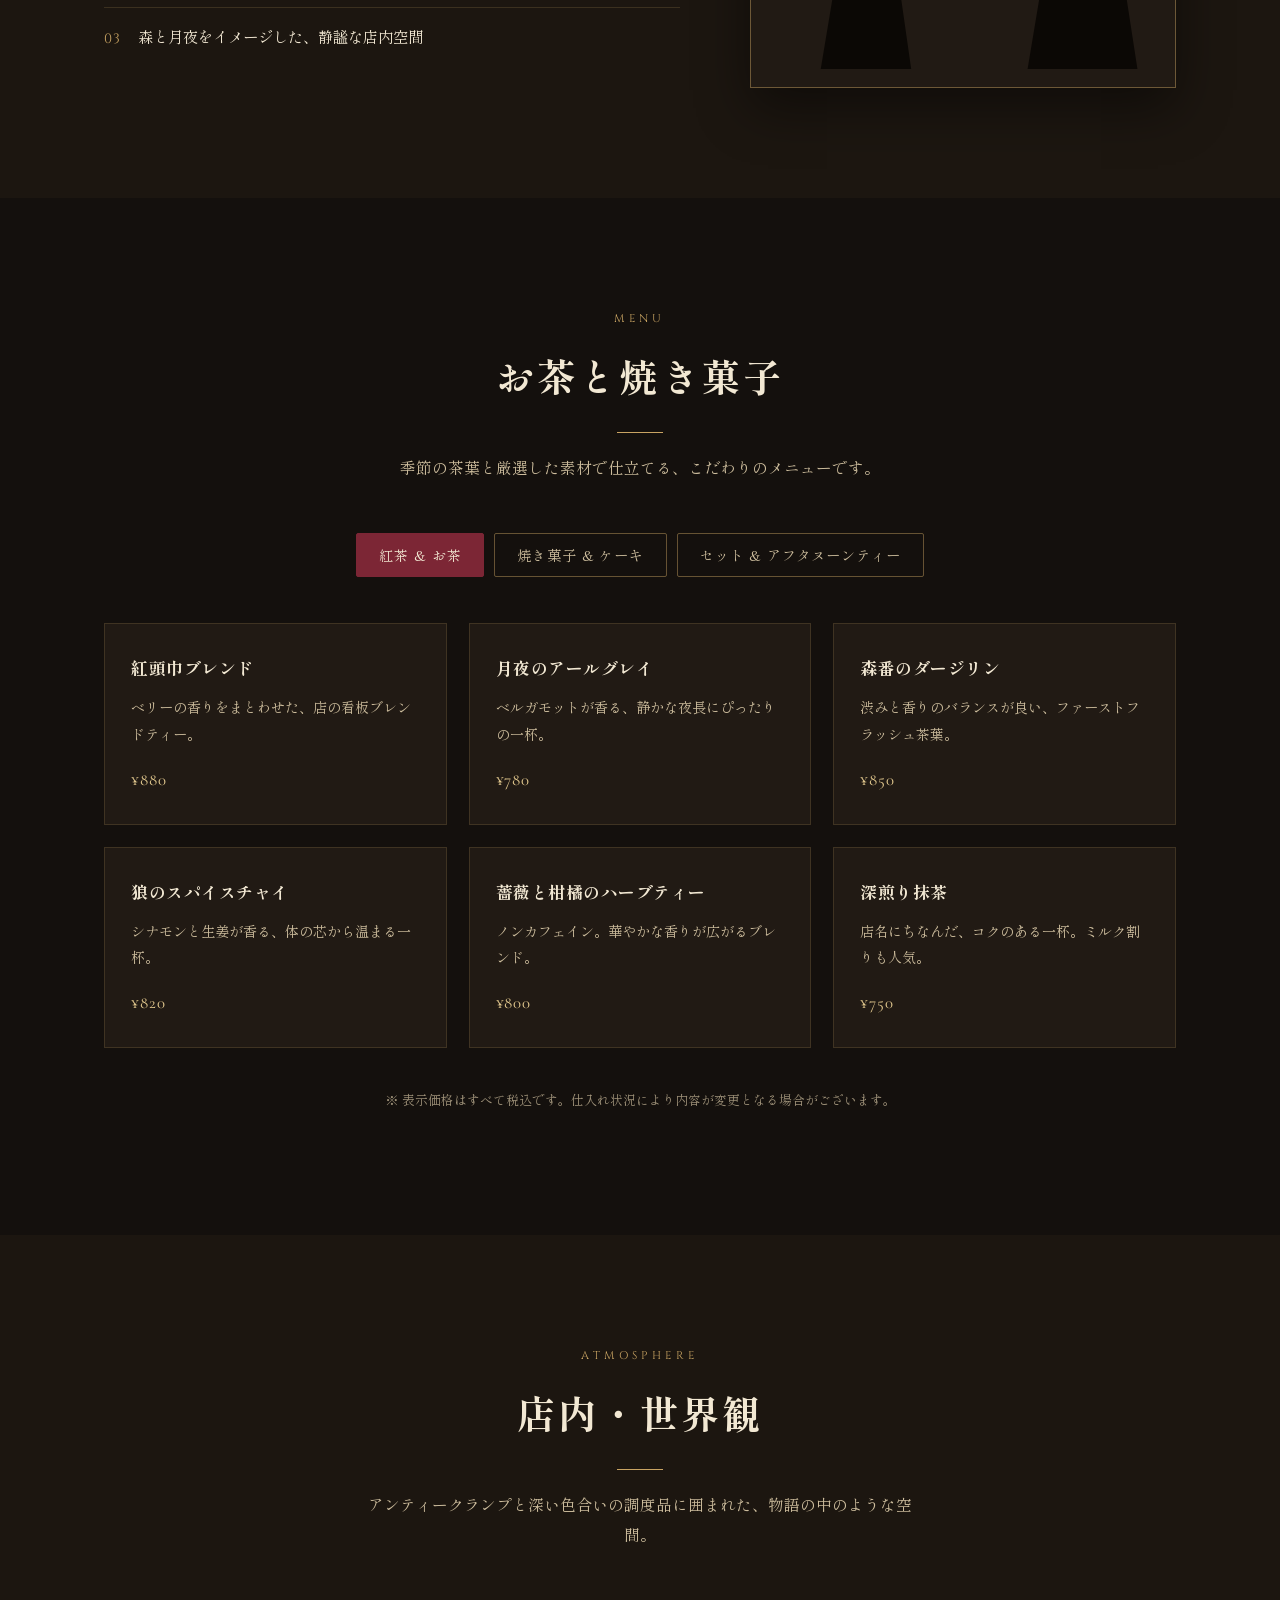
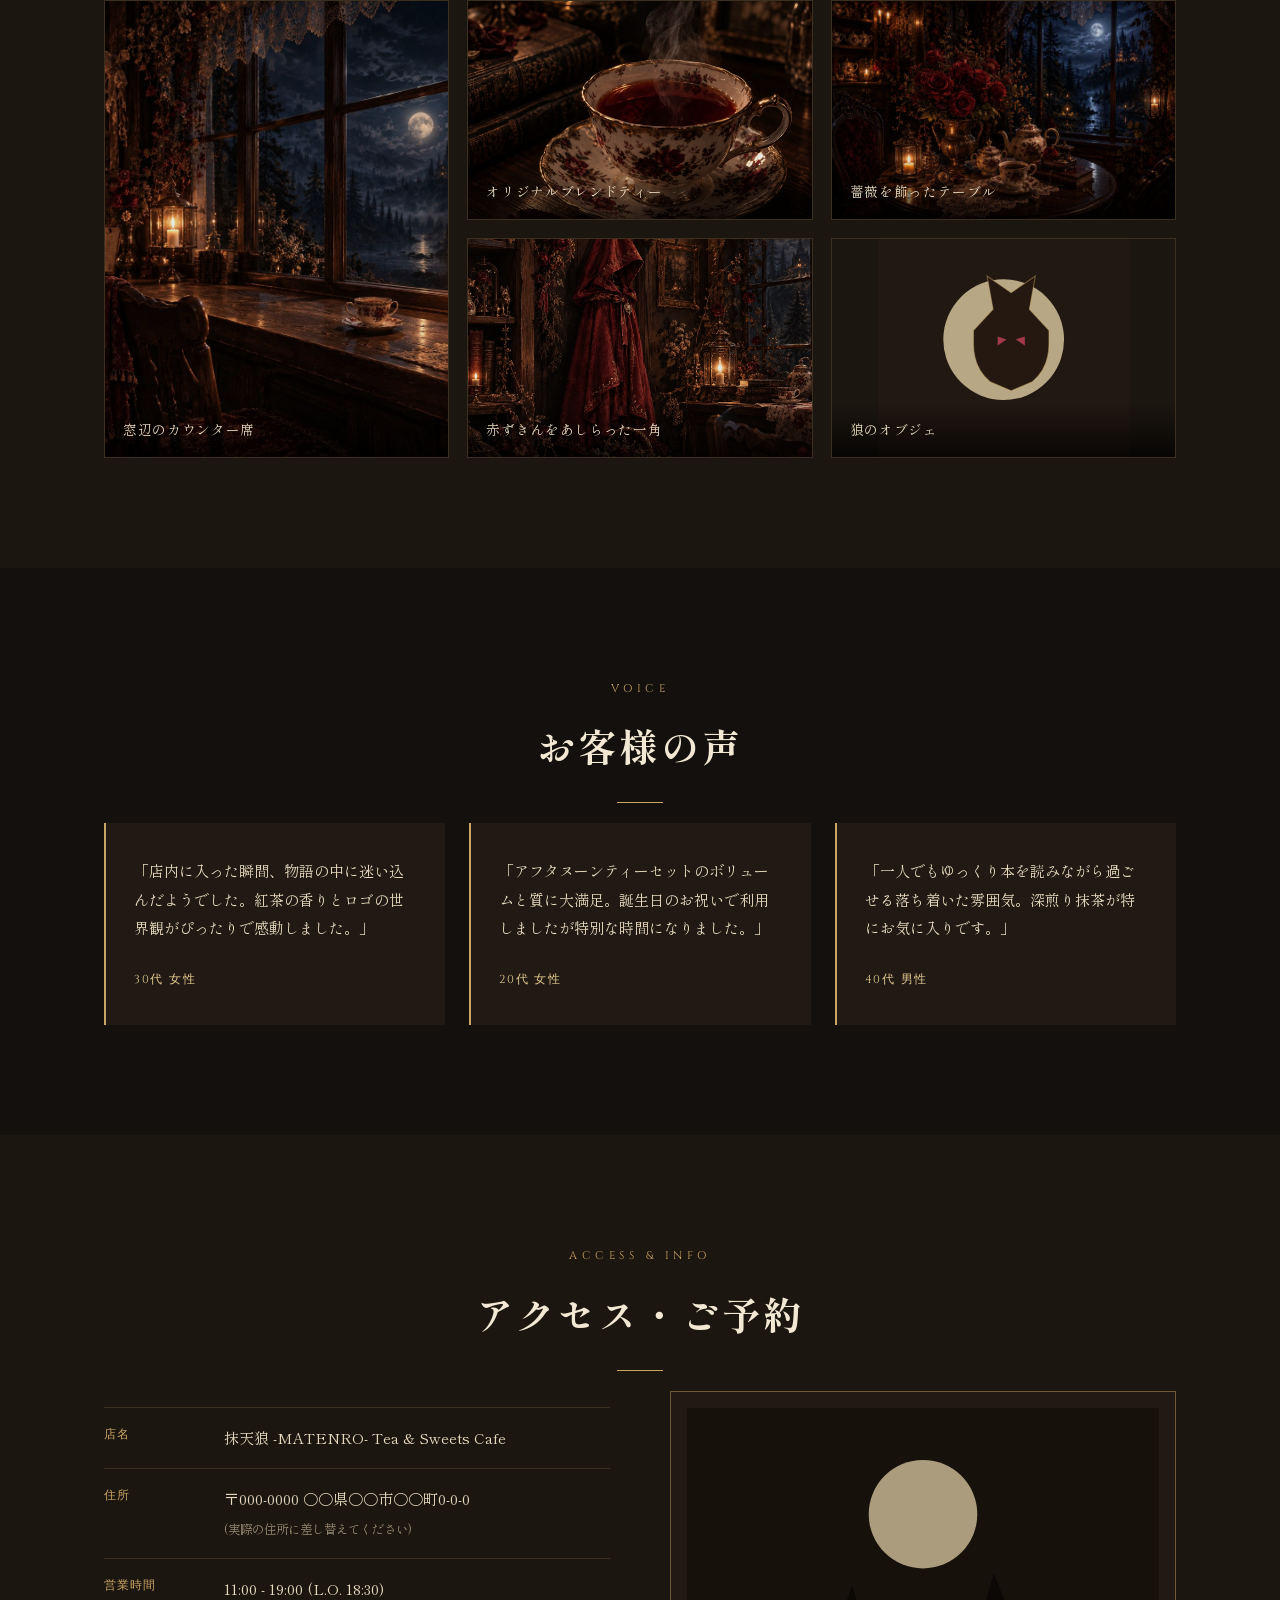
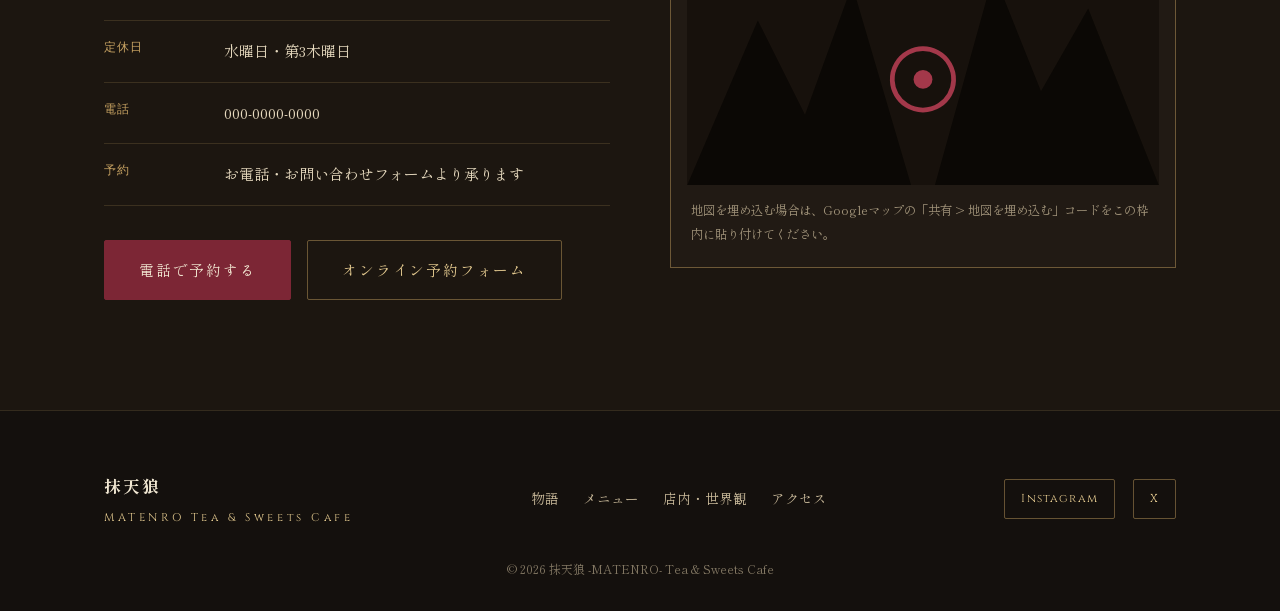
==== commit d5aa46c0: "Replace roses-table gallery card with generated photo Co-Authored-By: Claude Sonnet 5 <noreply@anthr" ====
--- a/index.html
+++ b/index.html
@@ -365,11 +365,7 @@
         <div class="gallery-caption">オリジナルブレンドティー</div>
       </div>
       <div class="gallery-card">
-        <svg viewBox="0 0 300 260" aria-hidden="true">
-          <rect width="300" height="260" class="g-bg"/>
-          <path class="g-rose-big" d="M150 90 c-24 0 -40 18 -40 38 c0 22 18 40 40 40 c22 0 40 -18 40 -40 c0 -20 -16 -38 -40 -38 Z"/>
-          <path d="M150 170 C140 210 150 235 150 235" class="g-stem"/>
-        </svg>
+        <img src="assets/gallery-roses.jpg" alt="深紅の薔薇とアンティークのティーセットを飾った、月夜の窓辺のテーブル" class="gallery-photo" loading="lazy">
         <div class="gallery-caption">薔薇を飾ったテーブル</div>
       </div>
       <div class="gallery-card">
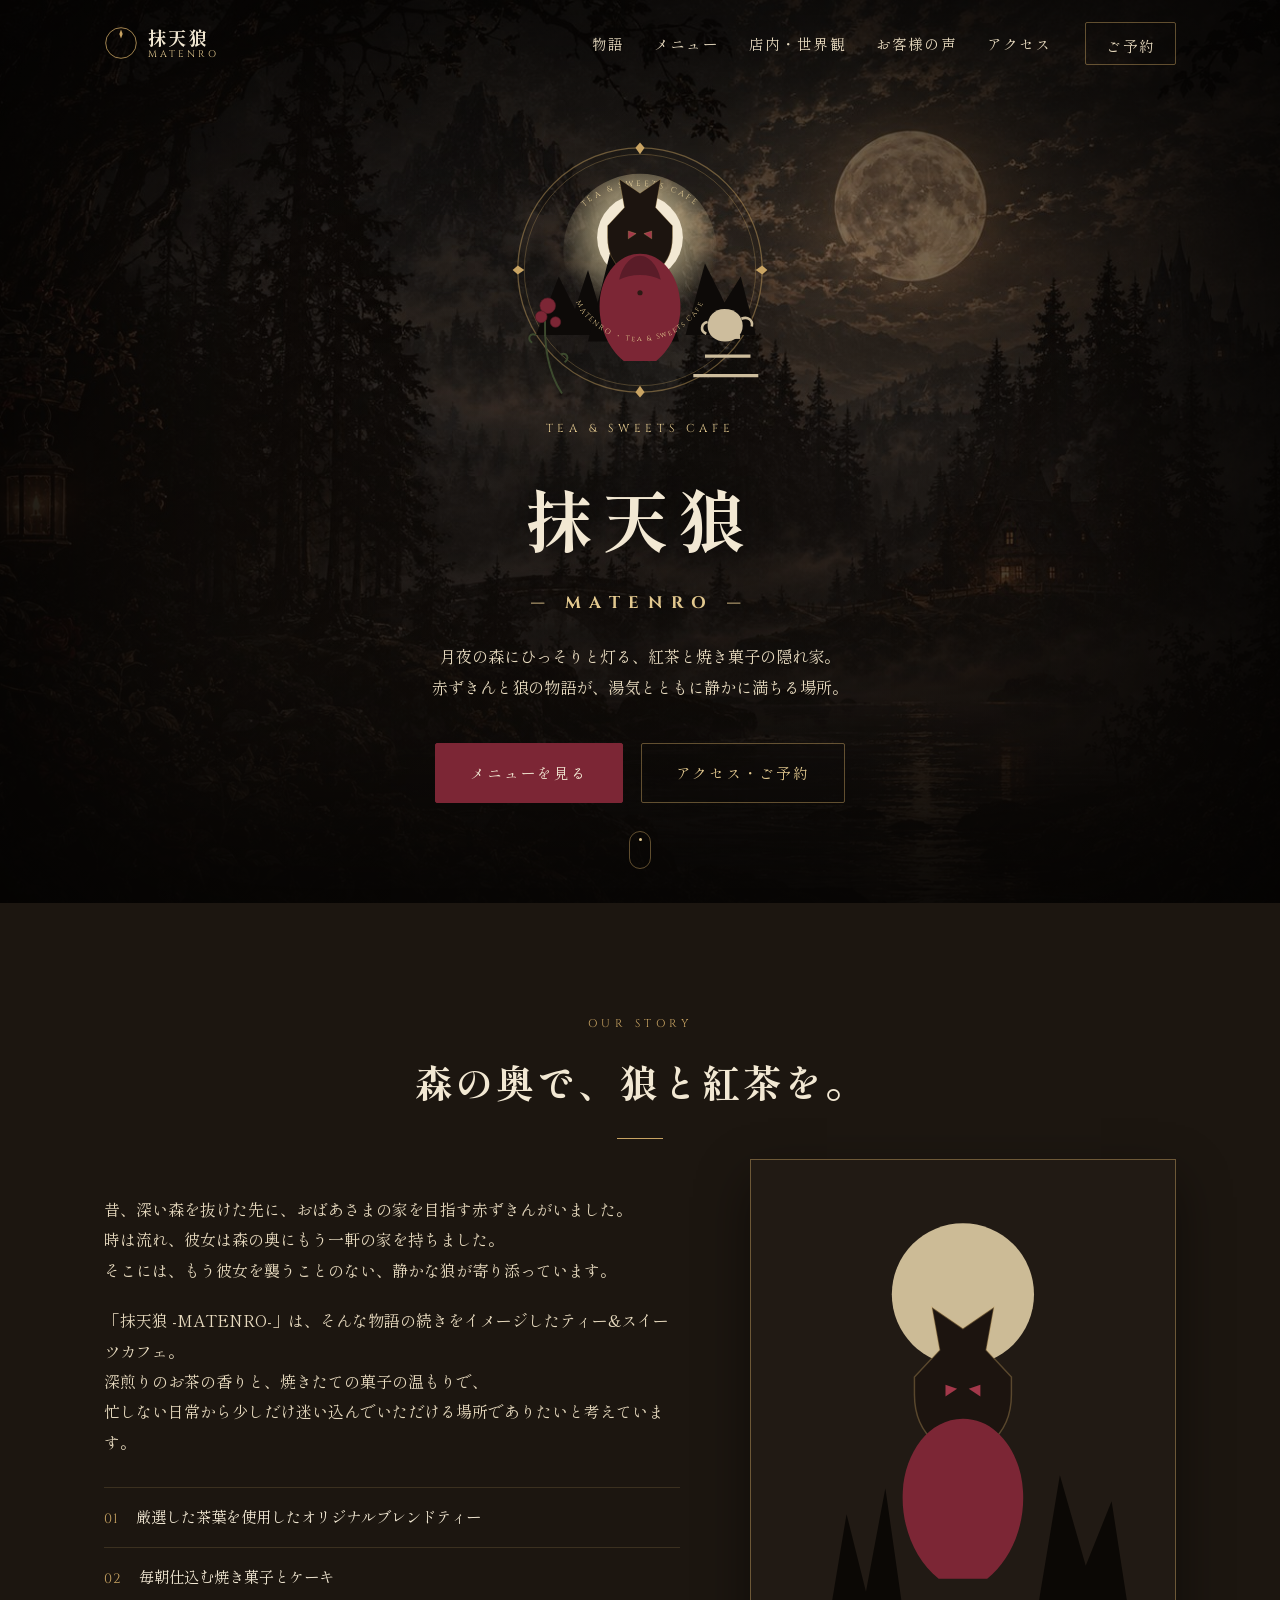
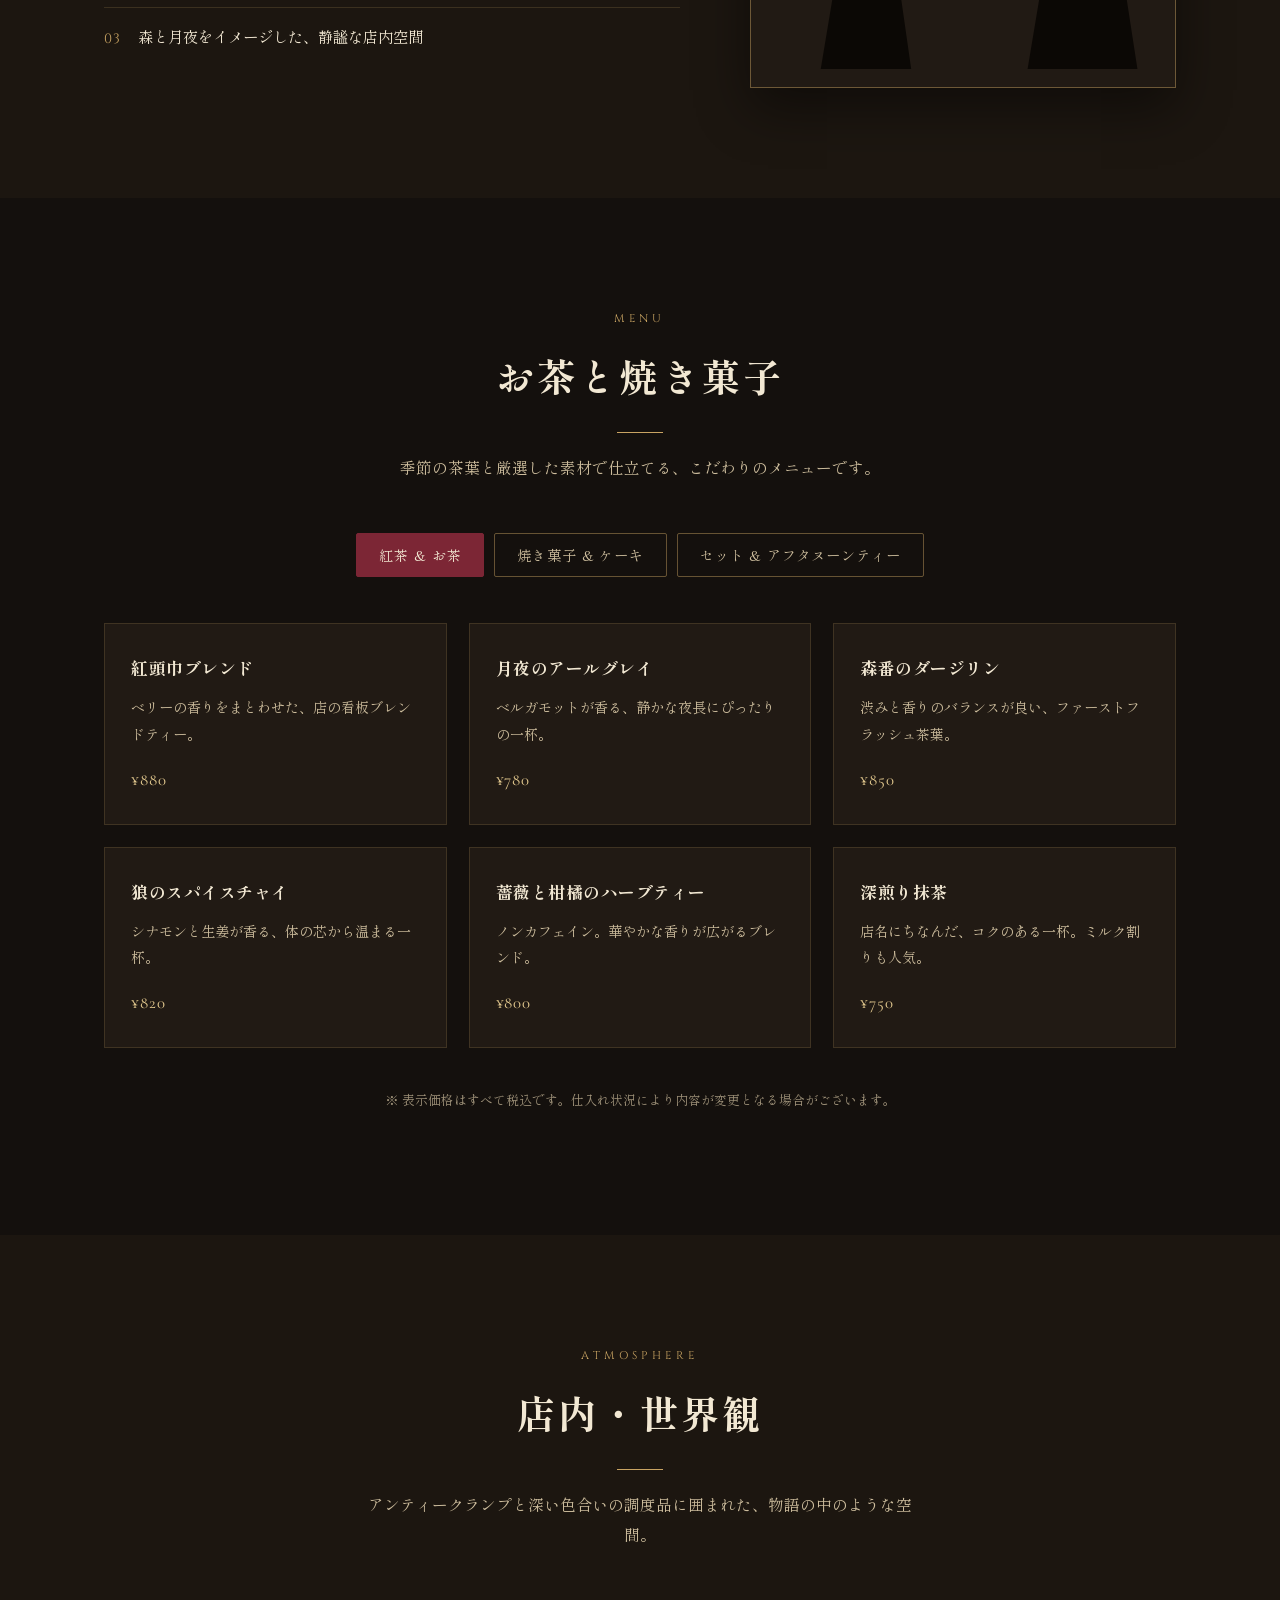
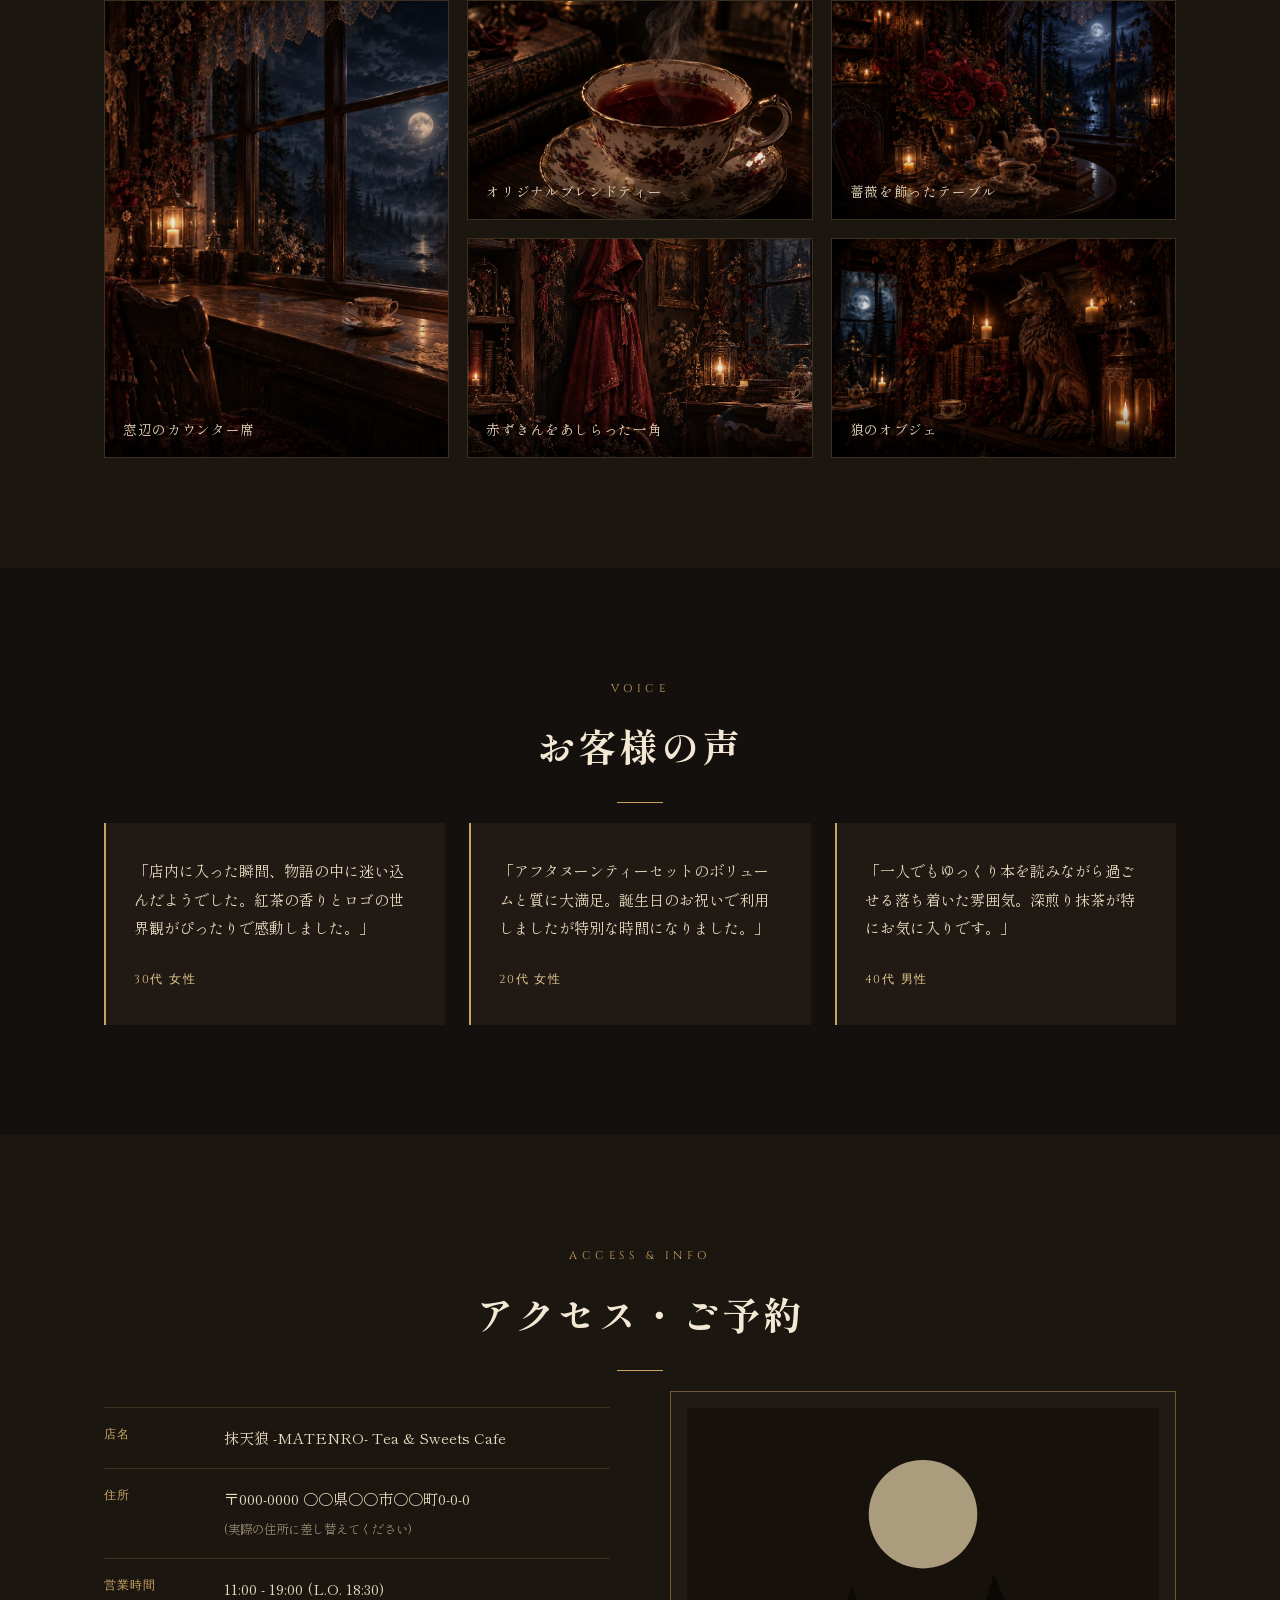
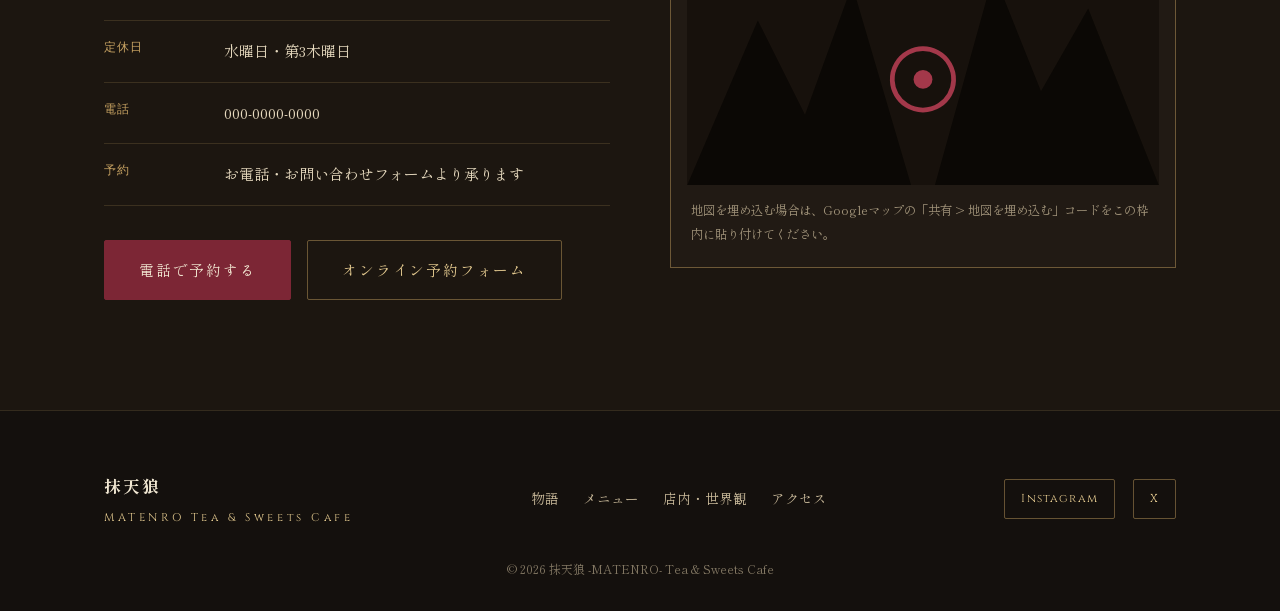
==== commit 6690ae1c: "Replace wolf-object gallery card with generated photo All five gallery cards now use the generated i" ====
--- a/index.html
+++ b/index.html
@@ -373,22 +373,7 @@
         <div class="gallery-caption">赤ずきんをあしらった一角</div>
       </div>
       <div class="gallery-card">
-        <svg viewBox="0 0 300 260" aria-hidden="true">
-          <rect width="300" height="260" class="g-bg g-bg--alt"/>
-          <circle cx="150" cy="120" r="72" class="g-moon" opacity="0.35"/>
-          <g transform="translate(24,10) scale(0.9)">
-            <path class="g-wolf" d="M150 60
-                     L118 38 L126 82
-                     L100 110 L100 128
-                     Q100 160 122 178
-                     L150 190 L178 178
-                     Q200 160 200 128
-                     L200 110 L174 82
-                     L182 38 Z"/>
-            <path class="g-wolf-eye" d="M132 118 l12 4 -12 8 z"/>
-            <path class="g-wolf-eye" d="M168 118 l-12 4 12 8 z"/>
-          </g>
-        </svg>
+        <img src="assets/gallery-wolf.jpg" alt="蝋燭と薔薇に囲まれた書棚に佇む、木彫りの狼のオブジェ" class="gallery-photo" loading="lazy">
         <div class="gallery-caption">狼のオブジェ</div>
       </div>
     </div>
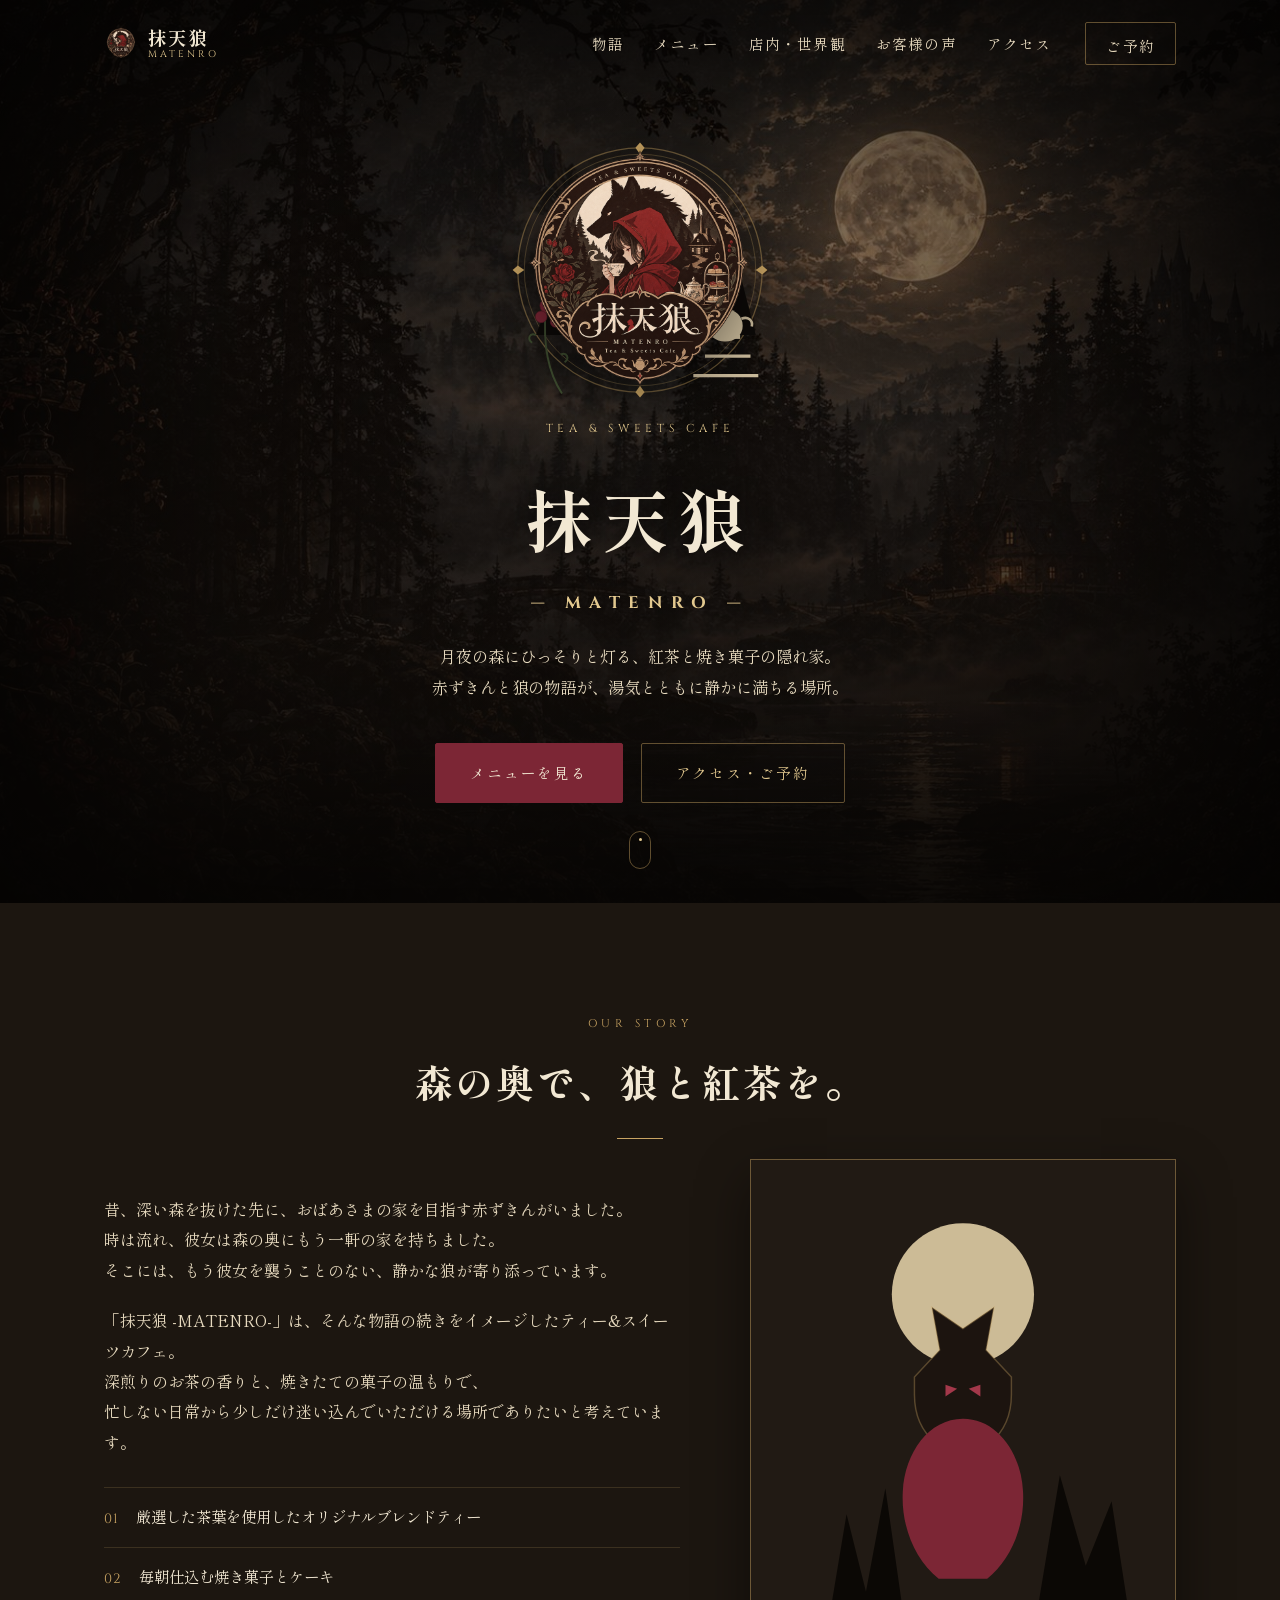
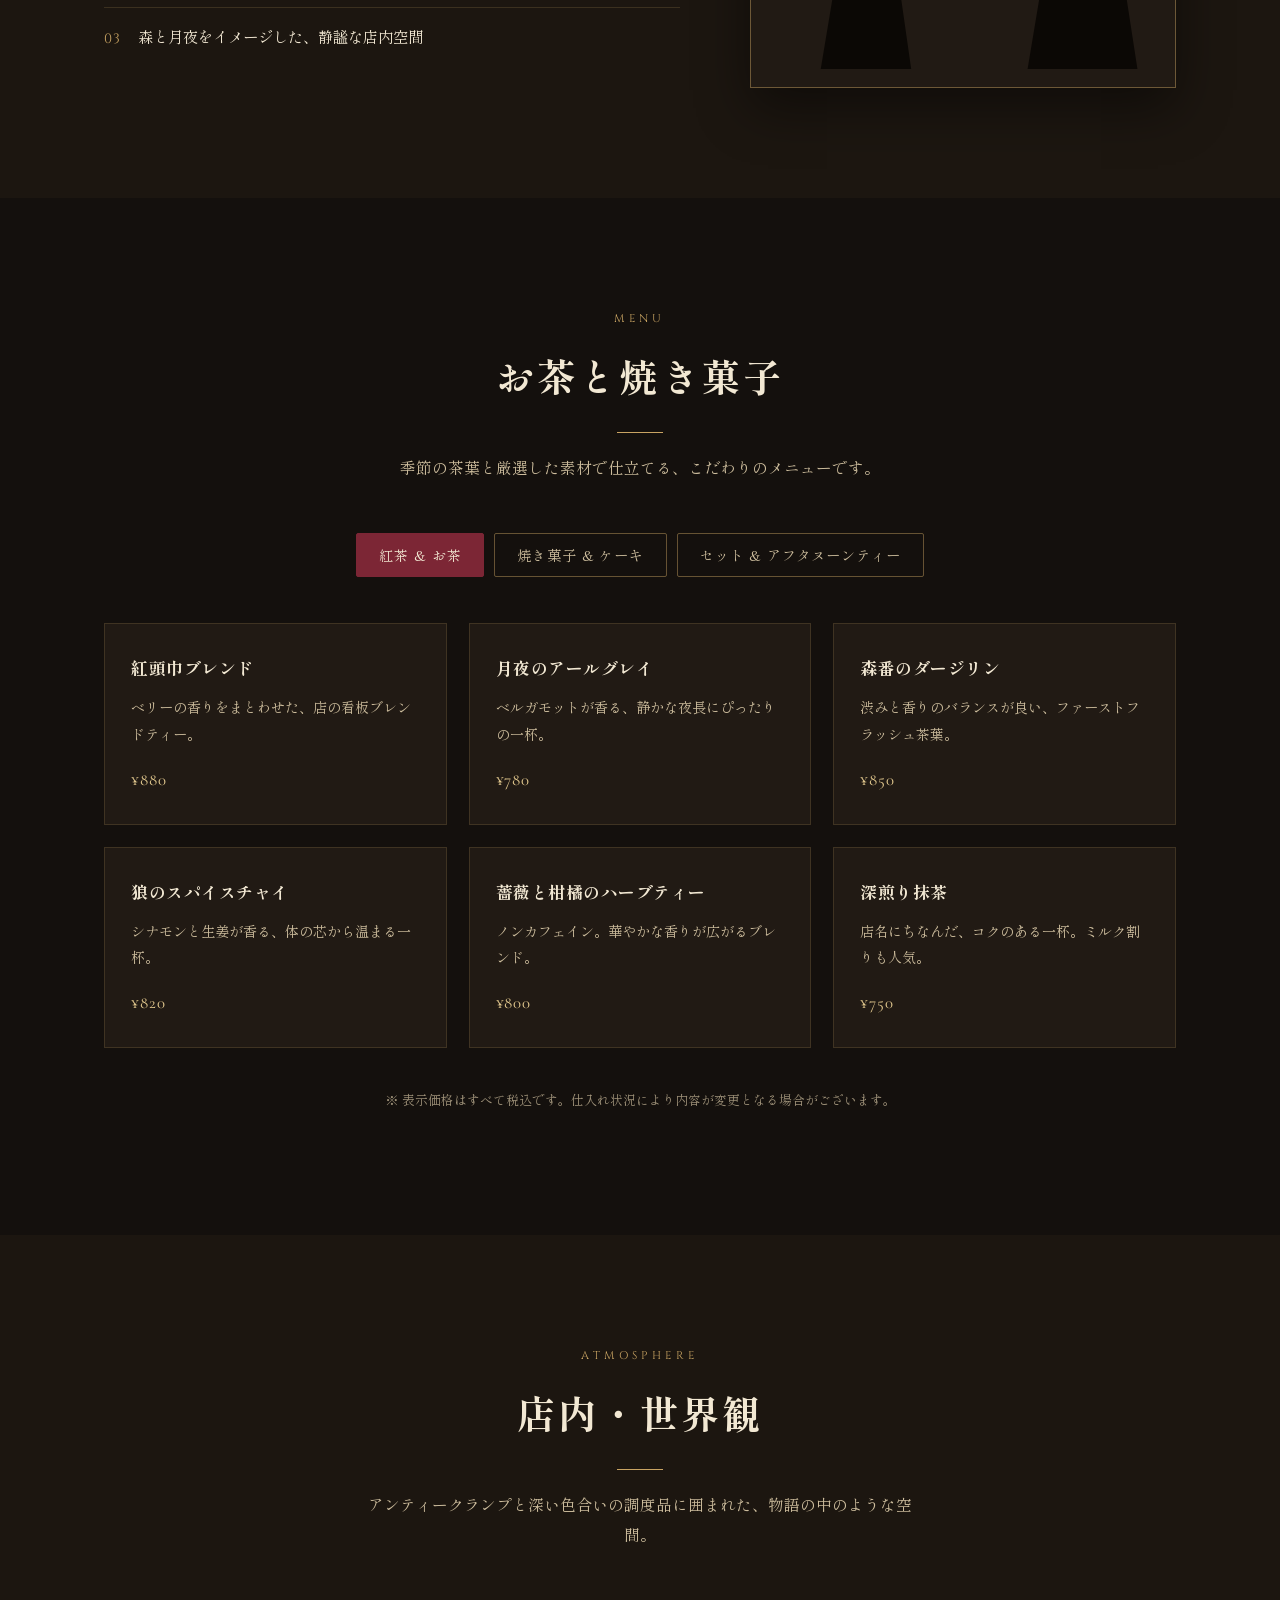
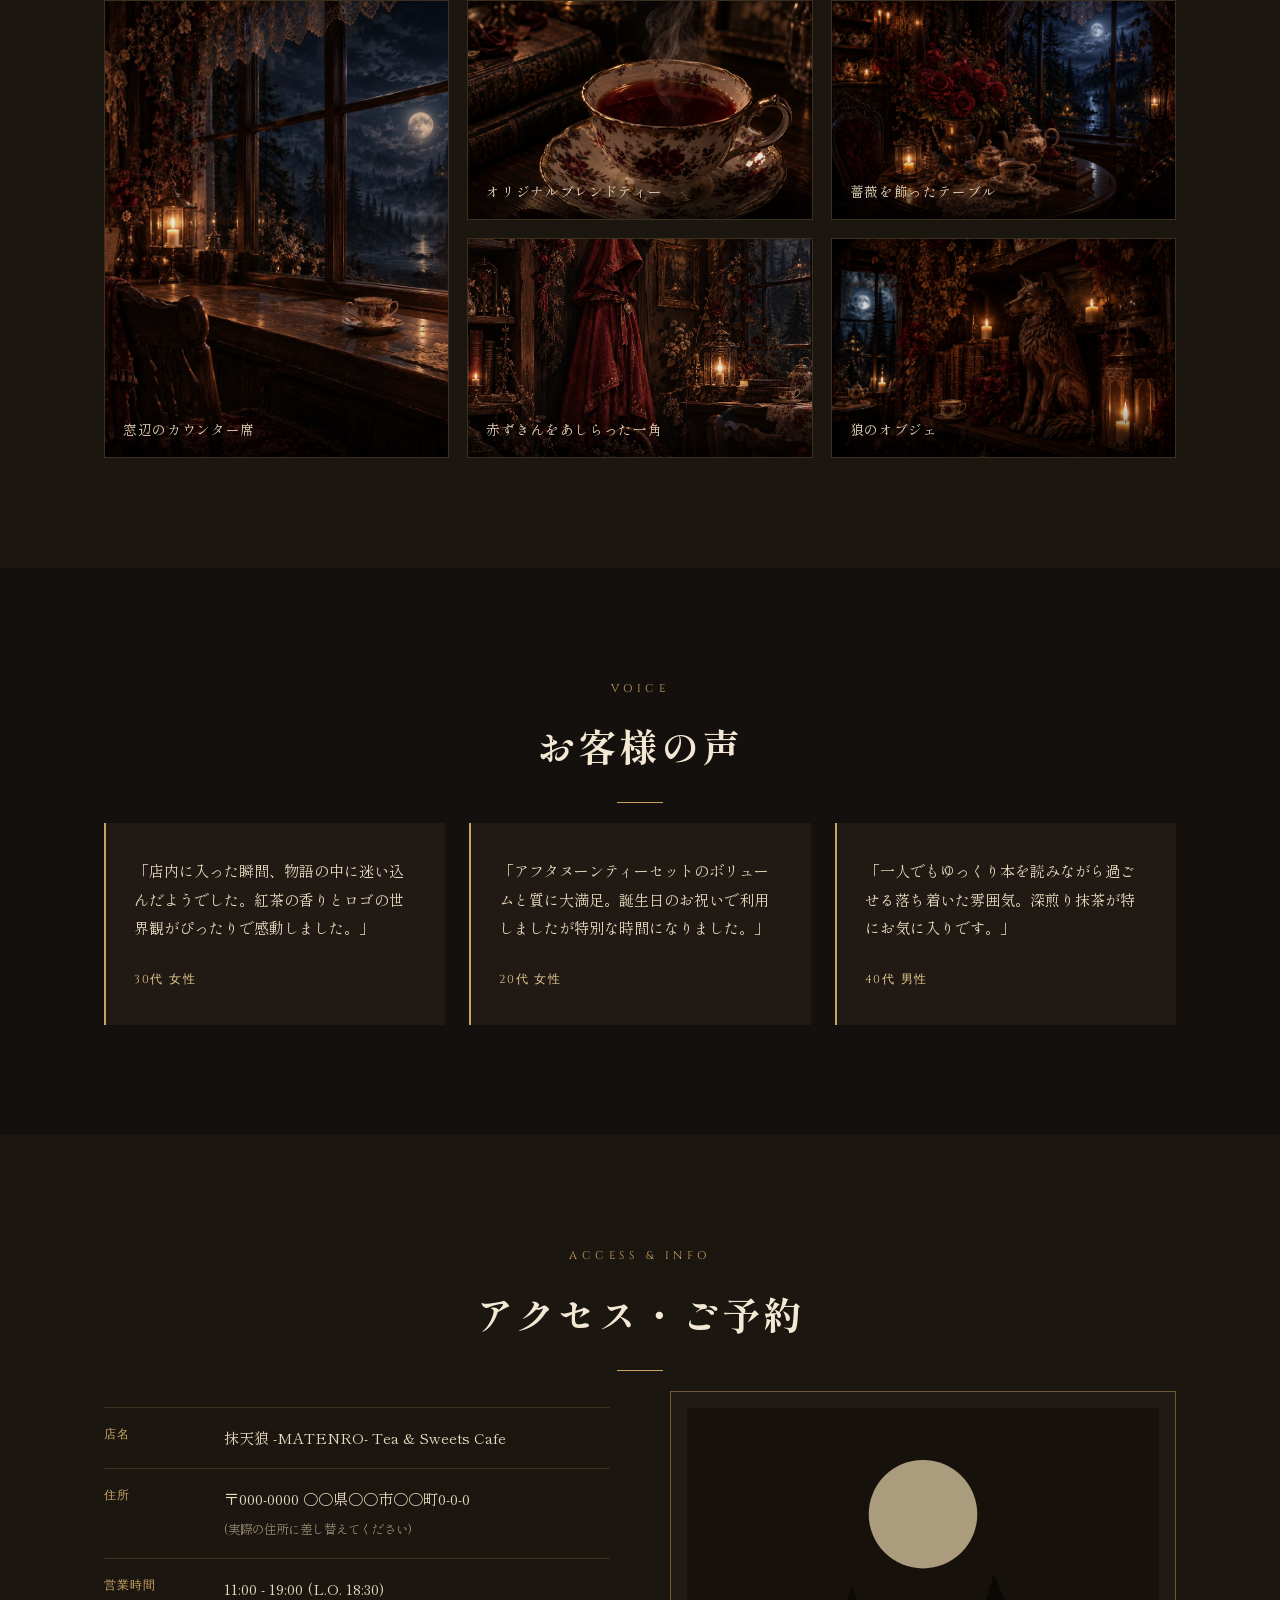
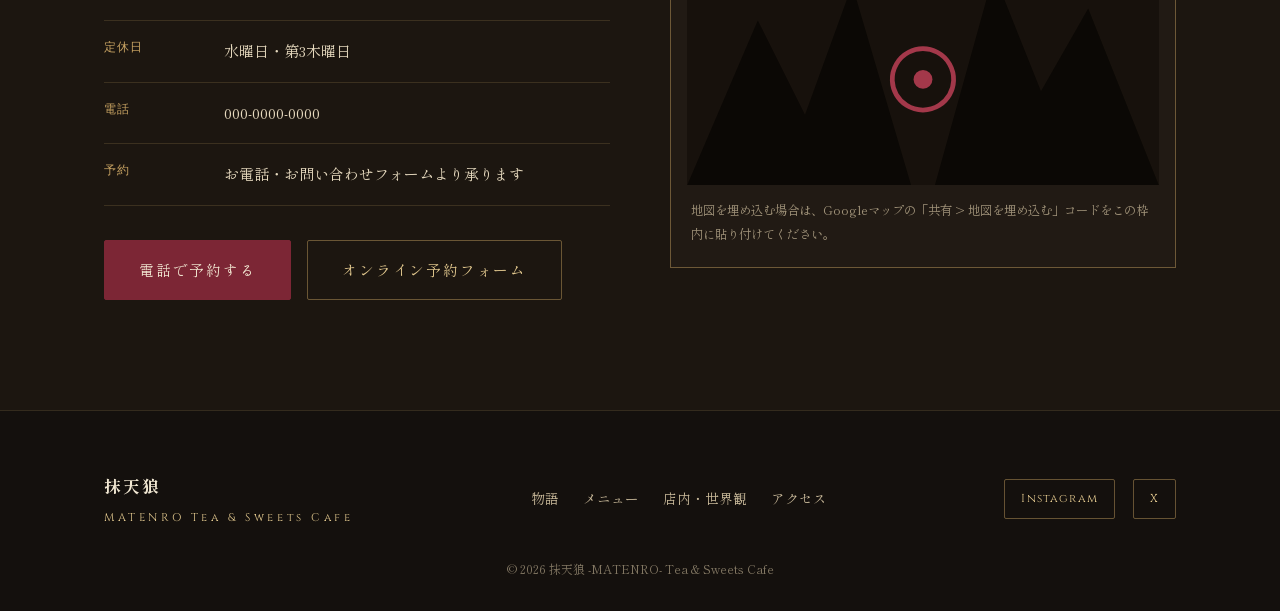
==== commit ad698d43: "Load address/hours/menu from Google Sheets, with static fallback Add js/sheet-data.js: fetches two p" ====
--- a/index.html
+++ b/index.html
@@ -321,10 +321,13 @@
 
     <div class="menu-panel" data-panel="set" role="tabpanel" hidden>
       <div class="menu-grid">
-        <div class="menu-card menu-card--wide">
-          <h3>Matenro アフタヌーンティーセット</h3>
-          <p class="menu-desc">3段スタンドで楽しむ、焼き菓子・軽食・スイーツの盛り合わせ。お好きな紅茶付き。(2名様より・要予約)</p>
-          <p class="menu-price">¥3,800 / 1名</p>
+        <div class="menu-card menu-card--wide menu-card--photo">
+          <img src="assets/menu-afternoon-tea.jpg" alt="薔薇と月夜の窓辺に並ぶ、3段スタンドのアフタヌーンティーセット" class="menu-card-photo" loading="lazy">
+          <div class="menu-card-body">
+            <h3>Matenro アフタヌーンティーセット</h3>
+            <p class="menu-desc">3段スタンドで楽しむ、焼き菓子・軽食・スイーツの盛り合わせ。お好きな紅茶付き。(2名様より・要予約)</p>
+            <p class="menu-price">¥3,800 / 1名</p>
+          </div>
         </div>
         <div class="menu-card">
           <h3>本日のケーキセット</h3>
@@ -414,32 +417,32 @@
         <dl>
           <div class="access-row">
             <dt>店名</dt>
-            <dd>抹天狼 -MATENRO- Tea &amp; Sweets Cafe</dd>
+            <dd data-field="店名">抹天狼 -MATENRO- Tea &amp; Sweets Cafe</dd>
           </div>
           <div class="access-row">
             <dt>住所</dt>
-            <dd>〒000-0000 ○○県○○市○○町0-0-0<br><span class="note">(実際の住所に差し替えてください)</span></dd>
+            <dd><span data-field="郵便番号" data-format="postal">〒000-0000 </span><span data-field="住所">○○県○○市○○町0-0-0</span><br><span class="note" data-field="address-note">(実際の住所に差し替えてください)</span></dd>
           </div>
           <div class="access-row">
             <dt>営業時間</dt>
-            <dd>11:00 - 19:00 (L.O. 18:30)</dd>
+            <dd data-field="営業時間">11:00 - 19:00 (L.O. 18:30)</dd>
           </div>
           <div class="access-row">
             <dt>定休日</dt>
-            <dd>水曜日・第3木曜日</dd>
+            <dd data-field="定休日">水曜日・第3木曜日</dd>
           </div>
           <div class="access-row">
             <dt>電話</dt>
-            <dd>000-0000-0000</dd>
+            <dd data-field="電話番号">000-0000-0000</dd>
           </div>
           <div class="access-row">
             <dt>予約</dt>
-            <dd>お電話・お問い合わせフォームより承ります</dd>
+            <dd data-field="予約案内">お電話・お問い合わせフォームより承ります</dd>
           </div>
         </dl>
 
         <div class="access-actions">
-          <a href="tel:0000000000" class="btn btn-primary">電話で予約する</a>
+          <a href="tel:0000000000" class="btn btn-primary" data-field="電話番号" data-format="tel-href">電話で予約する</a>
           <a href="#" class="btn btn-ghost">オンライン予約フォーム</a>
         </div>
       </div>
@@ -475,13 +478,14 @@
     </nav>
 
     <div class="footer-sns">
-      <a href="#" aria-label="Instagram">Instagram</a>
-      <a href="#" aria-label="X">X</a>
+      <a href="#" aria-label="Instagram" data-field="Instagram_URL" data-format="href">Instagram</a>
+      <a href="#" aria-label="X" data-field="X_URL" data-format="href">X</a>
     </div>
   </div>
   <p class="footer-copy">&copy; <span id="year"></span> 抹天狼 -MATENRO- Tea &amp; Sweets Cafe</p>
 </footer>
 
 <script src="js/main.js"></script>
+<script src="js/sheet-data.js"></script>
 </body>
 </html>
--- a/css/style.css
+++ b/css/style.css
@@ -572,6 +572,19 @@
   margin: 0;
 }
 .menu-card--wide{ grid-column: span 2; }
+.menu-card--photo{
+  padding: 0;
+  overflow: hidden;
+  display: flex;
+  flex-direction: column;
+}
+.menu-card-photo{
+  width: 100%;
+  height: 260px;
+  object-fit: cover;
+  display: block;
+}
+.menu-card-body{ padding: 26px 28px; }
 
 .menu-note{
   text-align: center;
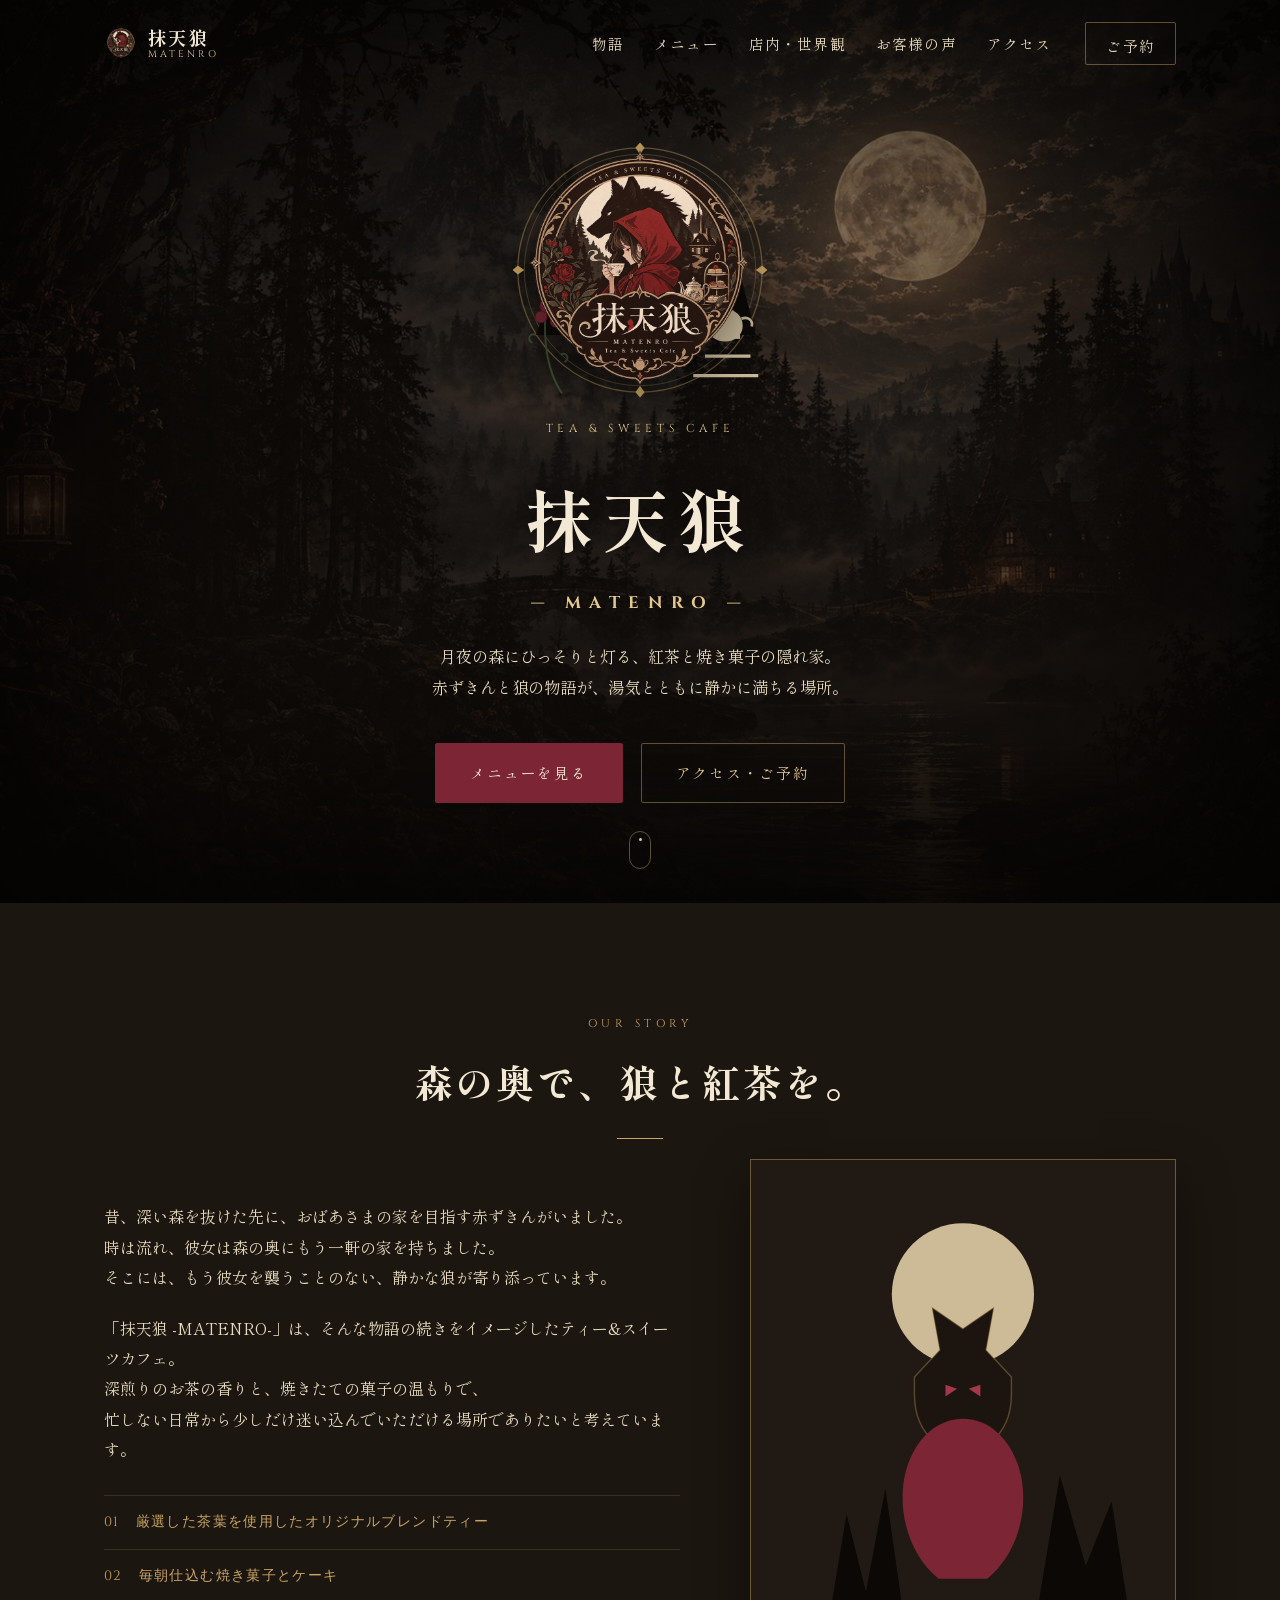
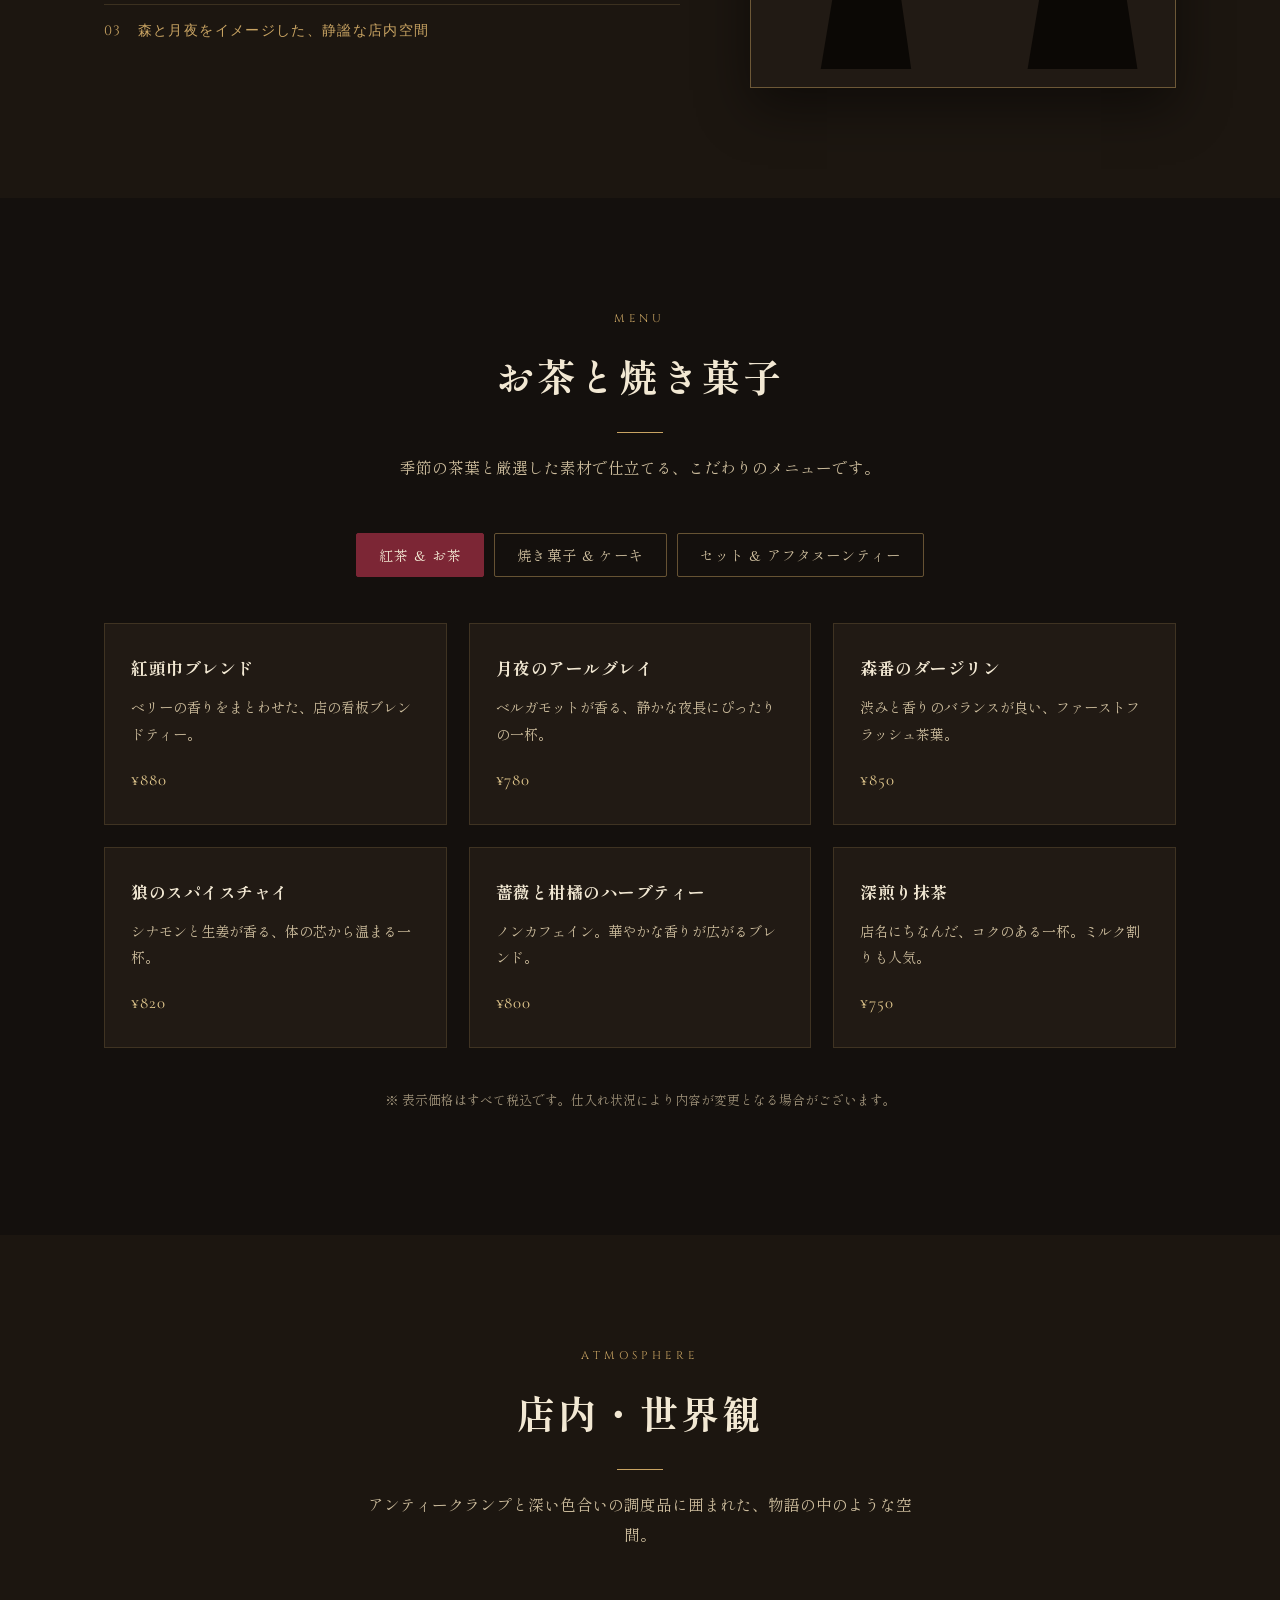
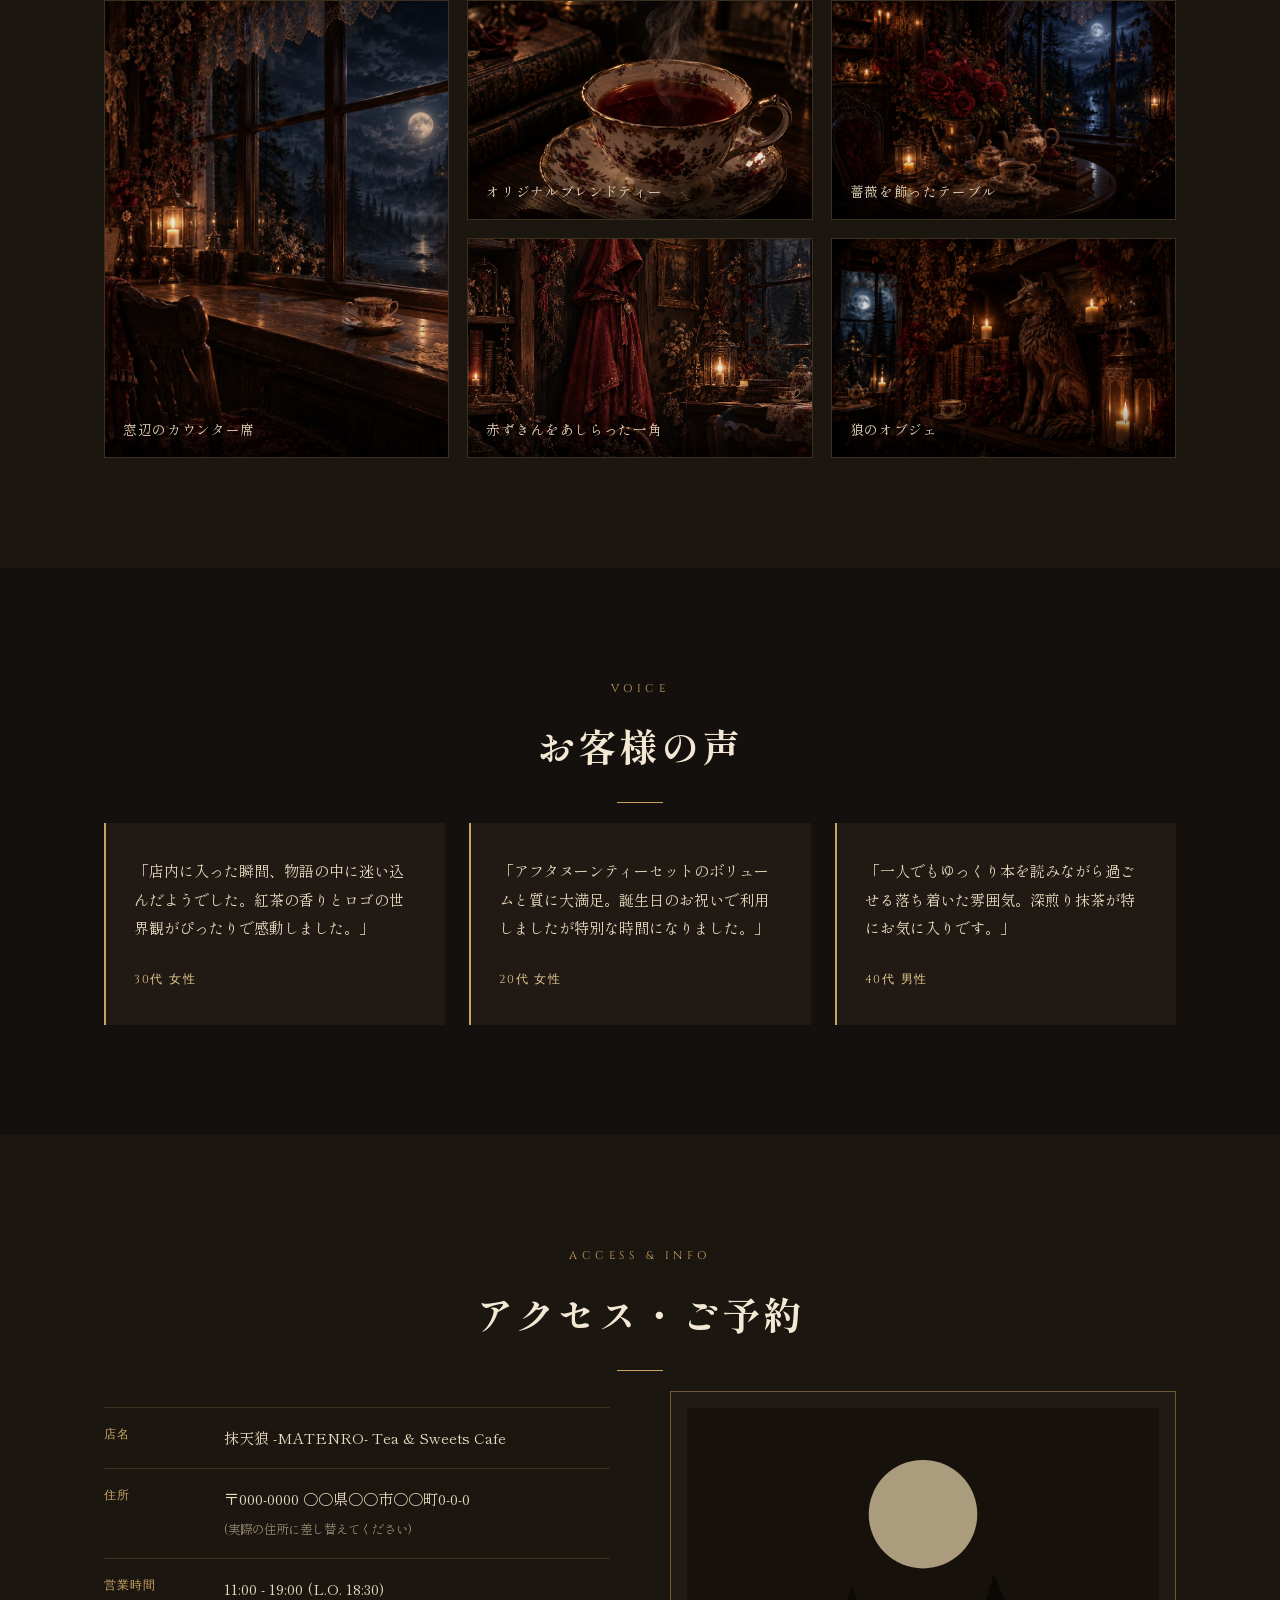
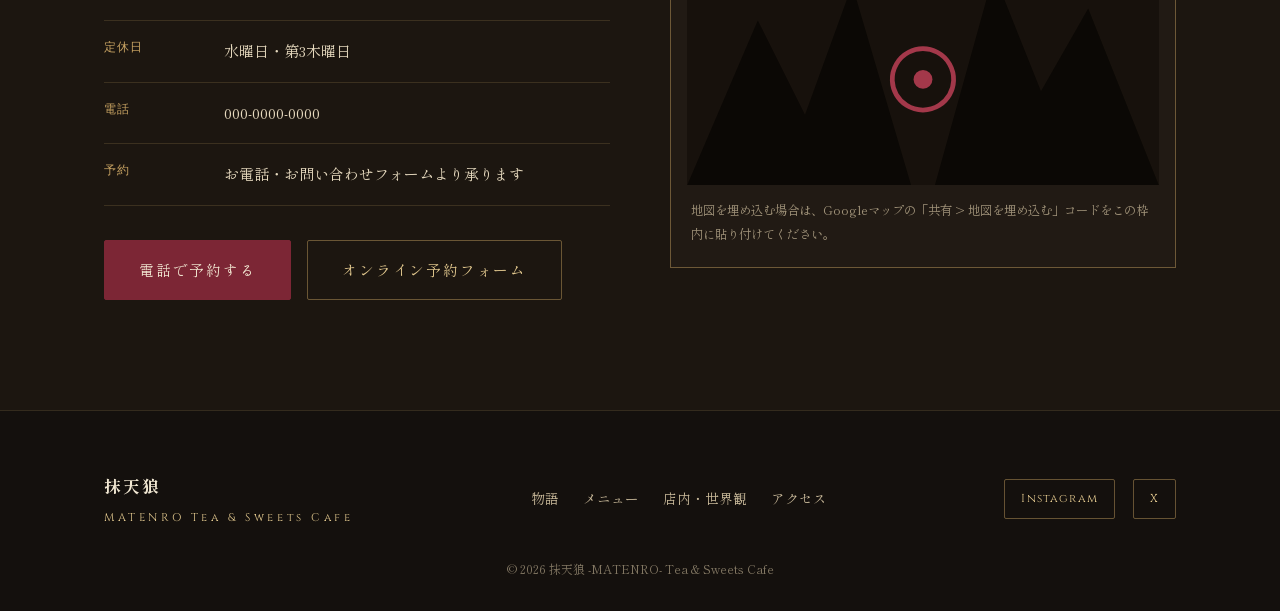
==== commit a44b58dd: "Make all section headings, story text, gallery captions and testimonials editable from a Google Shee" ====
--- a/index.html
+++ b/index.html
@@ -162,12 +162,12 @@
       </svg>
     </div>
 
-    <p class="hero-eyebrow">TEA &amp; SWEETS CAFE</p>
+    <p class="hero-eyebrow" data-field="hero_eyebrow">TEA &amp; SWEETS CAFE</p>
     <h1 class="hero-title">
-      <span class="jp">抹天狼</span>
-      <span class="en">— MATENRO —</span>
+      <span class="jp" data-field="hero_title_jp">抹天狼</span>
+      <span class="en" data-field="hero_title_en">— MATENRO —</span>
     </h1>
-    <p class="hero-copy">月夜の森にひっそりと灯る、紅茶と焼き菓子の隠れ家。<br class="pc-only">赤ずきんと狼の物語が、湯気とともに静かに満ちる場所。</p>
+    <p class="hero-copy" data-field="hero_copy">月夜の森にひっそりと灯る、紅茶と焼き菓子の隠れ家。<br class="pc-only">赤ずきんと狼の物語が、湯気とともに静かに満ちる場所。</p>
 
     <div class="hero-actions">
       <a href="#menu" class="btn btn-primary">メニューを見る</a>
@@ -184,24 +184,24 @@
 <section class="story" id="story">
   <div class="section-inner">
     <p class="section-eyebrow">OUR STORY</p>
-    <h2 class="section-title">森の奥で、狼と紅茶を。</h2>
+    <h2 class="section-title" data-field="story_title">森の奥で、狼と紅茶を。</h2>
 
     <div class="story-grid">
       <div class="story-text">
-        <p>
+        <p data-field="story_text_1">
           昔、深い森を抜けた先に、おばあさまの家を目指す赤ずきんがいました。<br>
           時は流れ、彼女は森の奥にもう一軒の家を持ちました。<br>
           そこには、もう彼女を襲うことのない、静かな狼が寄り添っています。
         </p>
-        <p>
+        <p data-field="story_text_2">
           「抹天狼 -MATENRO-」は、そんな物語の続きをイメージしたティー&amp;スイーツカフェ。<br>
           深煎りのお茶の香りと、焼きたての菓子の温もりで、<br>
           忙しない日常から少しだけ迷い込んでいただける場所でありたいと考えています。
         </p>
         <ul class="story-points">
-          <li><span>01</span>厳選した茶葉を使用したオリジナルブレンドティー</li>
-          <li><span>02</span>毎朝仕込む焼き菓子とケーキ</li>
-          <li><span>03</span>森と月夜をイメージした、静謐な店内空間</li>
+          <li><span>01</span><span data-field="story_point_1">厳選した茶葉を使用したオリジナルブレンドティー</span></li>
+          <li><span>02</span><span data-field="story_point_2">毎朝仕込む焼き菓子とケーキ</span></li>
+          <li><span>03</span><span data-field="story_point_3">森と月夜をイメージした、静謐な店内空間</span></li>
         </ul>
       </div>
 
@@ -240,8 +240,8 @@
 <section class="menu" id="menu">
   <div class="section-inner">
     <p class="section-eyebrow">MENU</p>
-    <h2 class="section-title">お茶と焼き菓子</h2>
-    <p class="section-lead">季節の茶葉と厳選した素材で仕立てる、こだわりのメニューです。</p>
+    <h2 class="section-title" data-field="menu_title">お茶と焼き菓子</h2>
+    <p class="section-lead" data-field="menu_lead">季節の茶葉と厳選した素材で仕立てる、こだわりのメニューです。</p>
 
     <div class="menu-tabs" role="tablist" aria-label="メニューカテゴリ">
       <button class="tab-btn is-active" data-tab="tea" role="tab" aria-selected="true">紅茶 &amp; お茶</button>
@@ -347,7 +347,7 @@
       </div>
     </div>
 
-    <p class="menu-note">※ 表示価格はすべて税込です。仕入れ状況により内容が変更となる場合がございます。</p>
+    <p class="menu-note" data-field="menu_note">※ 表示価格はすべて税込です。仕入れ状況により内容が変更となる場合がございます。</p>
   </div>
 </section>
 
@@ -355,29 +355,29 @@
 <section class="gallery" id="gallery">
   <div class="section-inner">
     <p class="section-eyebrow">ATMOSPHERE</p>
-    <h2 class="section-title">店内・世界観</h2>
-    <p class="section-lead">アンティークランプと深い色合いの調度品に囲まれた、物語の中のような空間。</p>
+    <h2 class="section-title" data-field="gallery_title">店内・世界観</h2>
+    <p class="section-lead" data-field="gallery_lead">アンティークランプと深い色合いの調度品に囲まれた、物語の中のような空間。</p>
 
     <div class="gallery-grid">
       <div class="gallery-card gallery-card--tall">
         <img src="assets/gallery-window-seat.jpg" alt="満月の森を望む窓辺のカウンター席。ランプとティーカップが並ぶ" class="gallery-photo" loading="lazy">
-        <div class="gallery-caption">窓辺のカウンター席</div>
+        <div class="gallery-caption" data-field="gallery_caption_1">窓辺のカウンター席</div>
       </div>
       <div class="gallery-card">
         <img src="assets/gallery-tea.jpg" alt="薔薇柄のアンティークカップに注がれた、湯気立つオリジナルブレンドティー" class="gallery-photo" loading="lazy">
-        <div class="gallery-caption">オリジナルブレンドティー</div>
+        <div class="gallery-caption" data-field="gallery_caption_2">オリジナルブレンドティー</div>
       </div>
       <div class="gallery-card">
         <img src="assets/gallery-roses.jpg" alt="深紅の薔薇とアンティークのティーセットを飾った、月夜の窓辺のテーブル" class="gallery-photo" loading="lazy">
-        <div class="gallery-caption">薔薇を飾ったテーブル</div>
+        <div class="gallery-caption" data-field="gallery_caption_3">薔薇を飾ったテーブル</div>
       </div>
       <div class="gallery-card">
         <img src="assets/gallery-hood-corner.jpg" alt="赤いフードのマントを飾った、薔薇と灯りに囲まれたアンティークな一角" class="gallery-photo" loading="lazy">
-        <div class="gallery-caption">赤ずきんをあしらった一角</div>
+        <div class="gallery-caption" data-field="gallery_caption_4">赤ずきんをあしらった一角</div>
       </div>
       <div class="gallery-card">
         <img src="assets/gallery-wolf.jpg" alt="蝋燭と薔薇に囲まれた書棚に佇む、木彫りの狼のオブジェ" class="gallery-photo" loading="lazy">
-        <div class="gallery-caption">狼のオブジェ</div>
+        <div class="gallery-caption" data-field="gallery_caption_5">狼のオブジェ</div>
       </div>
     </div>
   </div>
@@ -387,20 +387,20 @@
 <section class="voice" id="voice">
   <div class="section-inner">
     <p class="section-eyebrow">VOICE</p>
-    <h2 class="section-title">お客様の声</h2>
+    <h2 class="section-title" data-field="voice_title">お客様の声</h2>
 
     <div class="voice-grid">
       <blockquote class="voice-card">
-        <p>「店内に入った瞬間、物語の中に迷い込んだようでした。紅茶の香りとロゴの世界観がぴったりで感動しました。」</p>
-        <cite>30代 女性</cite>
+        <p data-field="voice_1_text">「店内に入った瞬間、物語の中に迷い込んだようでした。紅茶の香りとロゴの世界観がぴったりで感動しました。」</p>
+        <cite data-field="voice_1_cite">30代 女性</cite>
       </blockquote>
       <blockquote class="voice-card">
-        <p>「アフタヌーンティーセットのボリュームと質に大満足。誕生日のお祝いで利用しましたが特別な時間になりました。」</p>
-        <cite>20代 女性</cite>
+        <p data-field="voice_2_text">「アフタヌーンティーセットのボリュームと質に大満足。誕生日のお祝いで利用しましたが特別な時間になりました。」</p>
+        <cite data-field="voice_2_cite">20代 女性</cite>
       </blockquote>
       <blockquote class="voice-card">
-        <p>「一人でもゆっくり本を読みながら過ごせる落ち着いた雰囲気。深煎り抹茶が特にお気に入りです。」</p>
-        <cite>40代 男性</cite>
+        <p data-field="voice_3_text">「一人でもゆっくり本を読みながら過ごせる落ち着いた雰囲気。深煎り抹茶が特にお気に入りです。」</p>
+        <cite data-field="voice_3_cite">40代 男性</cite>
       </blockquote>
     </div>
   </div>
@@ -410,7 +410,7 @@
 <section class="access" id="access">
   <div class="section-inner">
     <p class="section-eyebrow">ACCESS &amp; INFO</p>
-    <h2 class="section-title">アクセス・ご予約</h2>
+    <h2 class="section-title" data-field="access_title">アクセス・ご予約</h2>
 
     <div class="access-grid">
       <div class="access-info">
